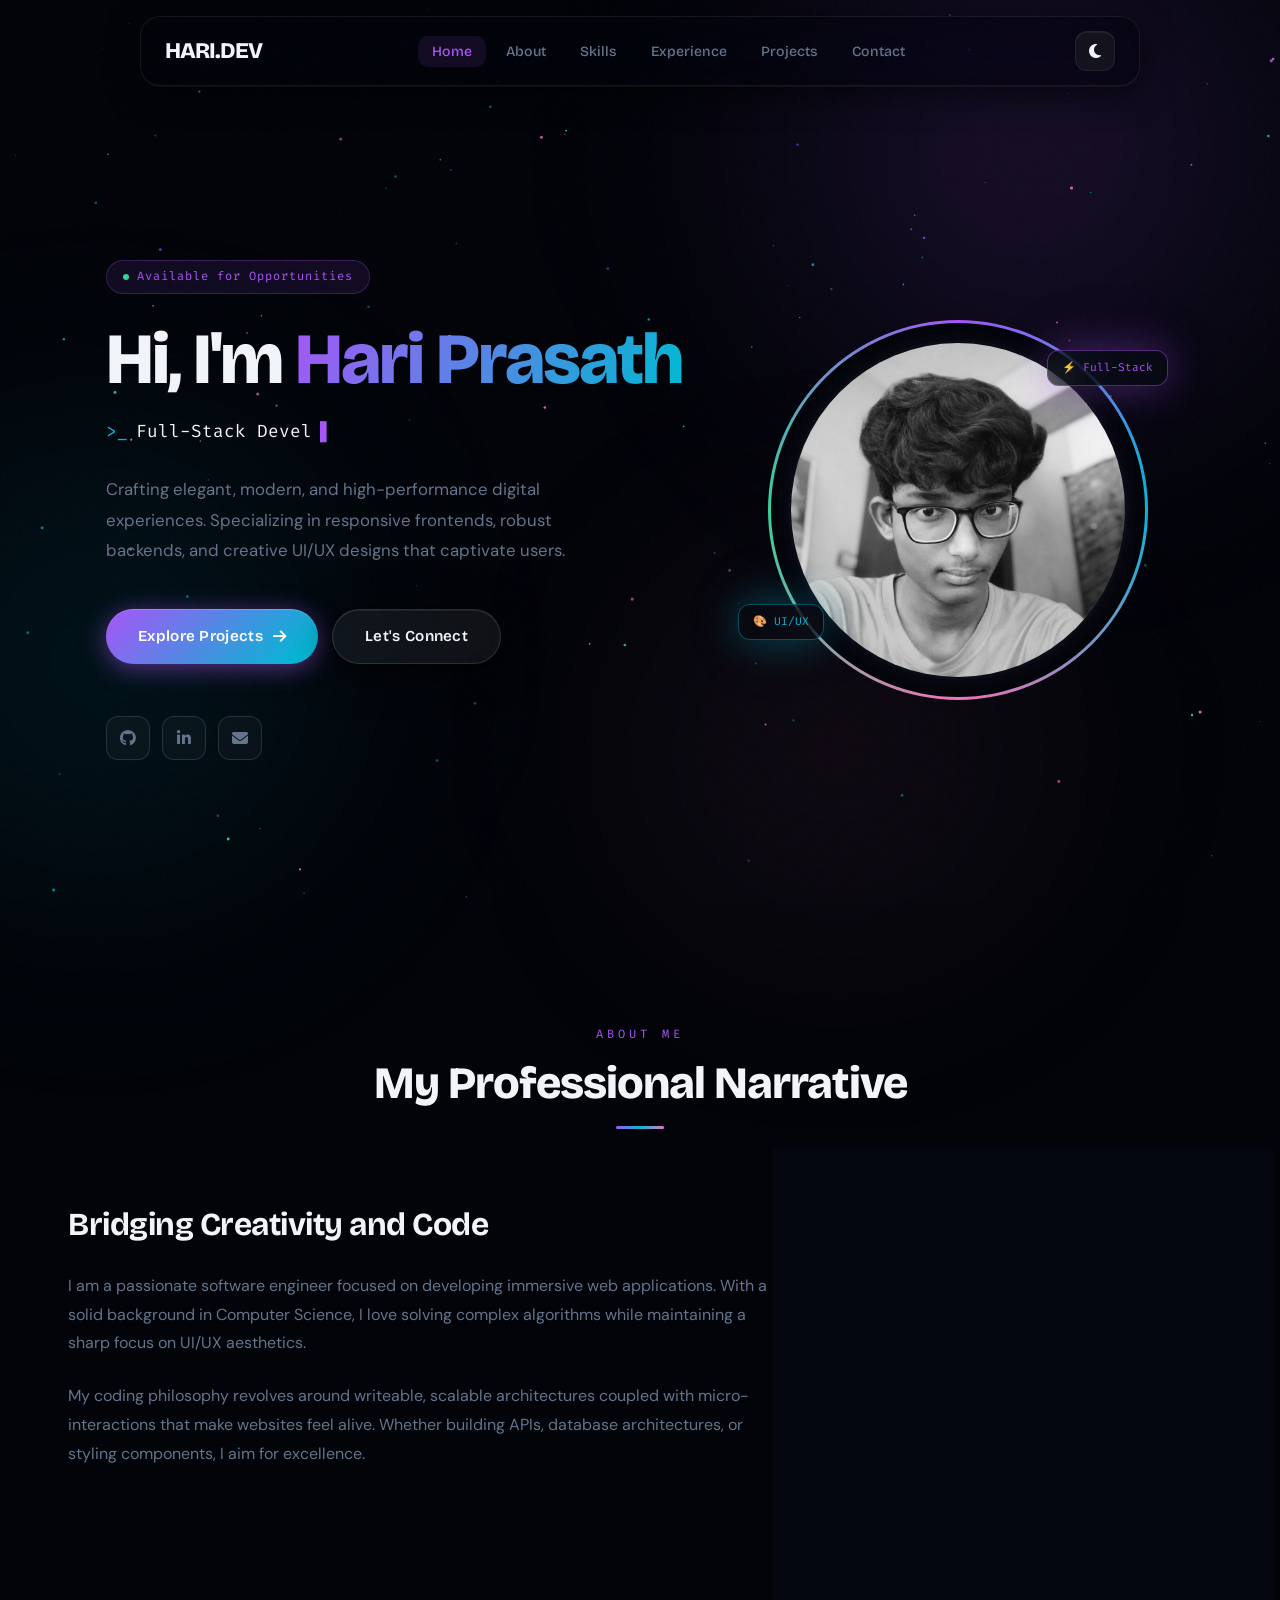
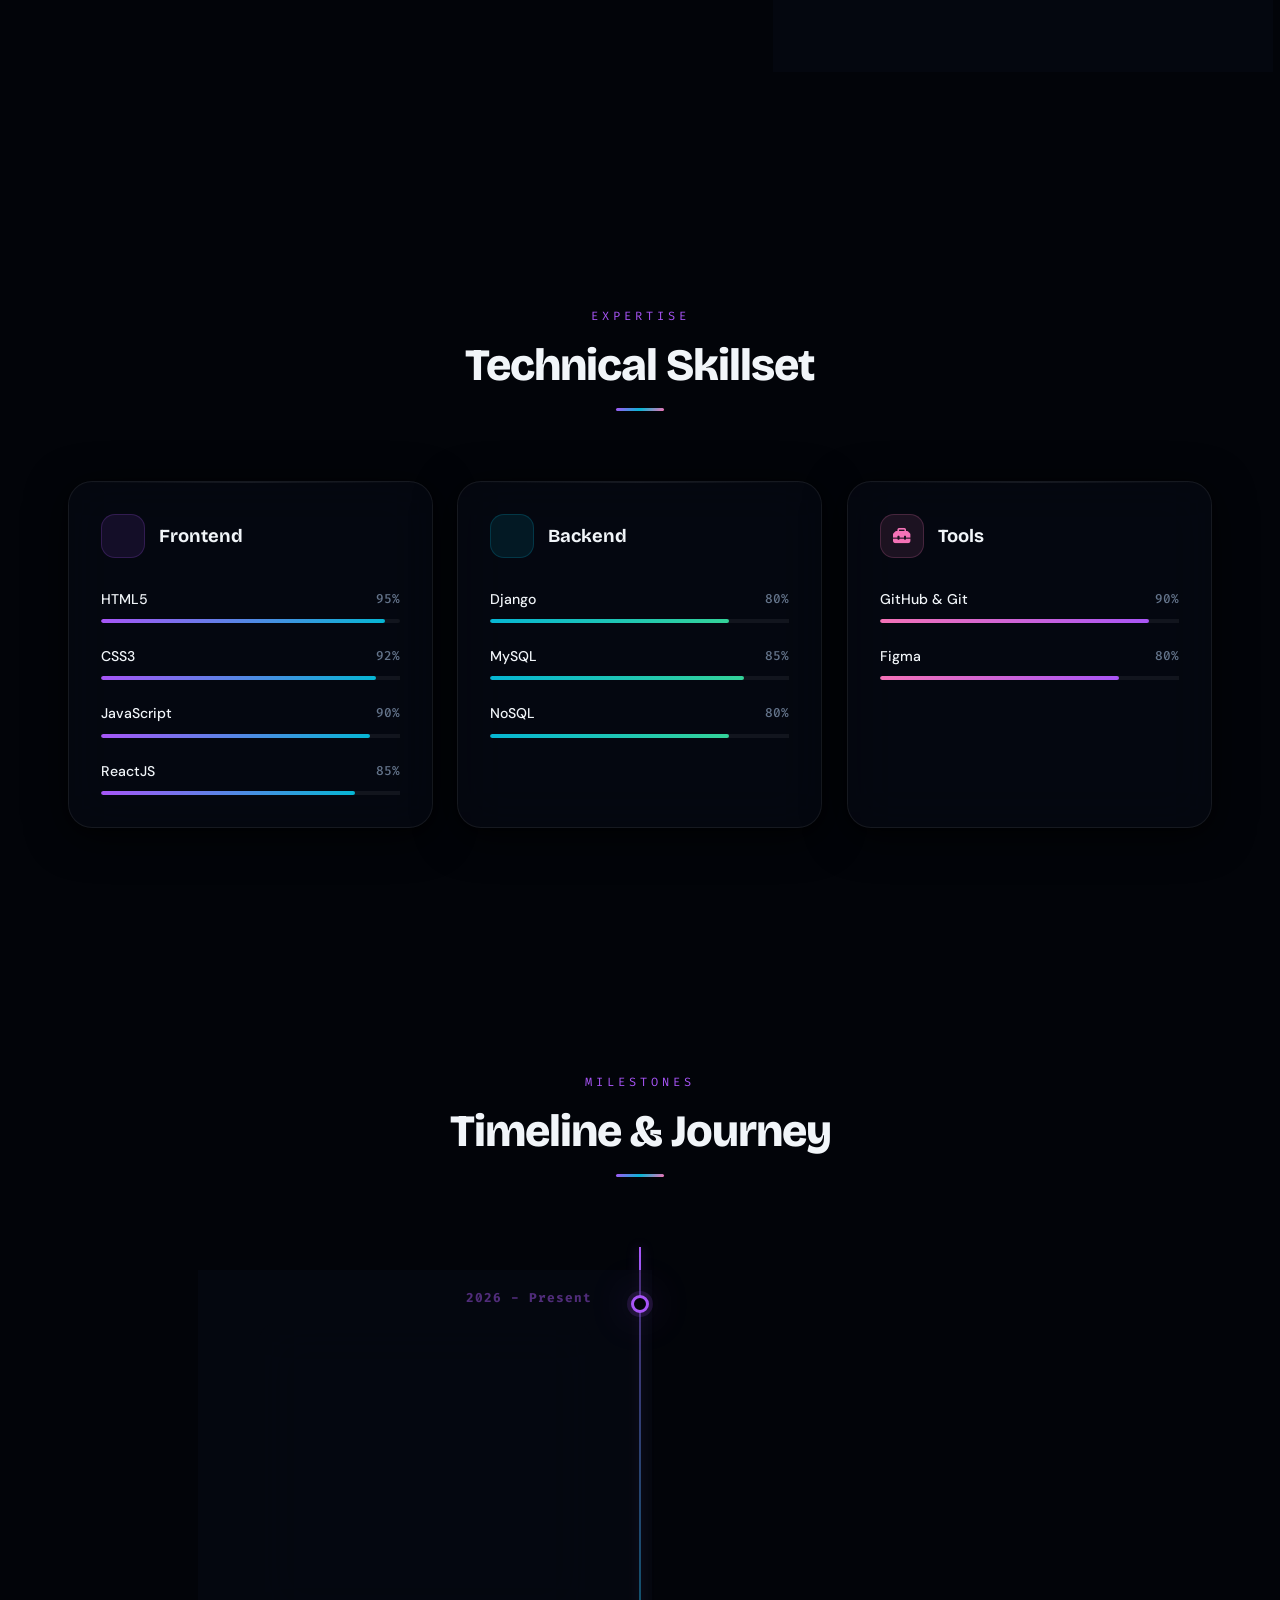
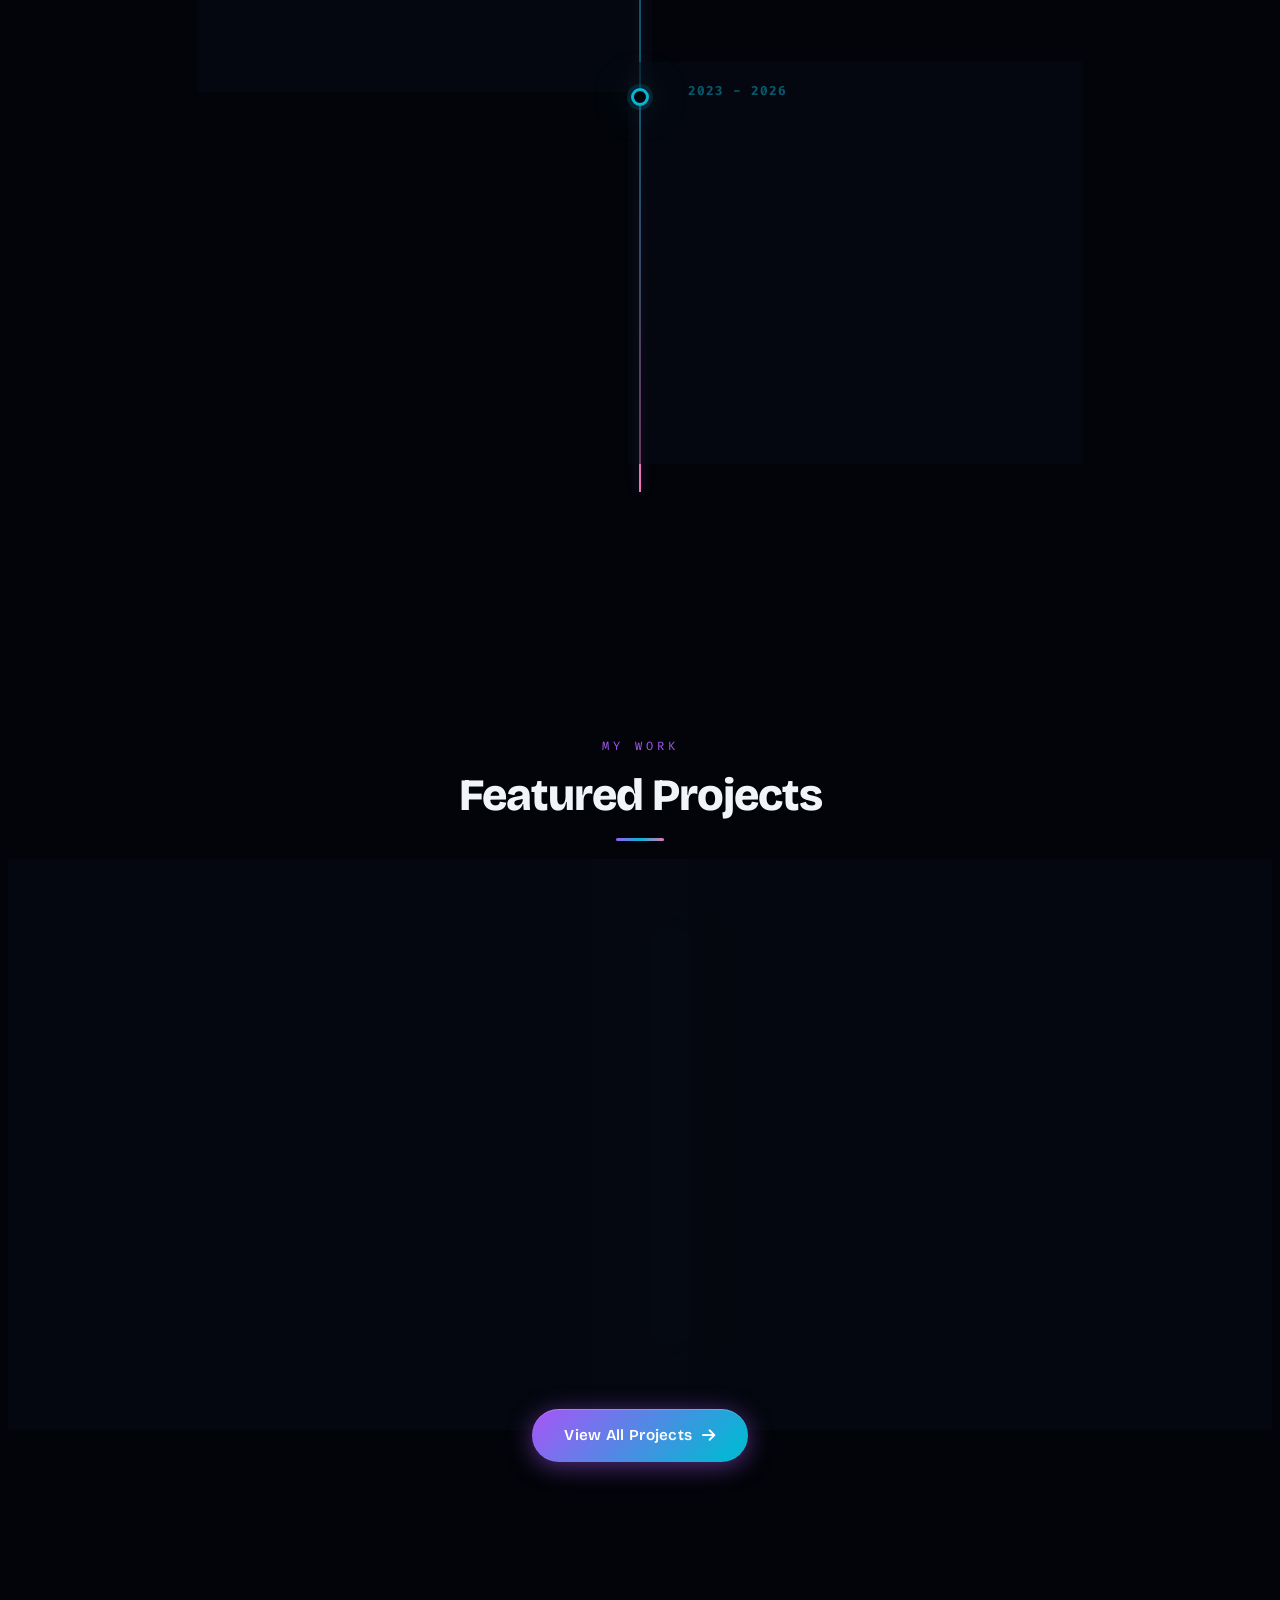
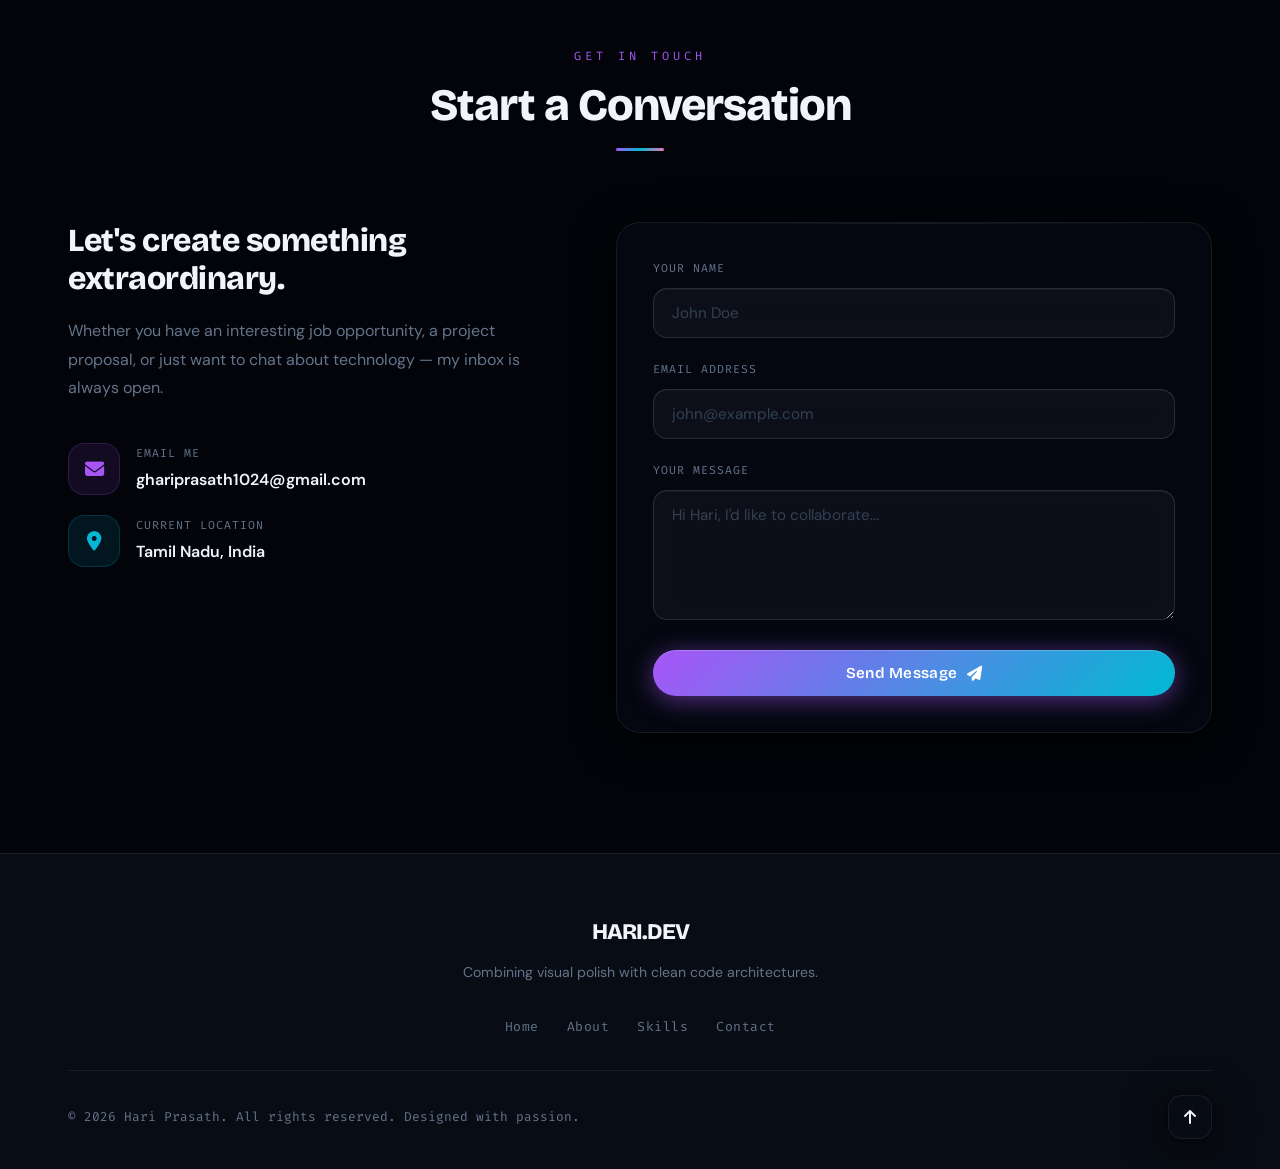
==== index.html @ d296cc84 "first commit" ====
<!DOCTYPE html>
<html lang="en" data-theme="dark">
<head>
  <meta charset="UTF-8">
  <meta name="viewport" content="width=device-width, initial-scale=1.0">
  <meta name="description" content="Hari Prasath - Creative Full-Stack Developer & UI/UX Designer. Explore my projects, skills, and professional journey.">
  <meta name="keywords" content="Hari Prasath, Portfolio, Full-Stack Developer, Web Developer, React, Node.js, HTML, CSS, JavaScript">
  <meta name="author" content="Hari Prasath">
  
  <!-- Open Graph / Facebook -->
  <meta property="og:type" content="website">
  <meta property="og:url" content="https://ghariprasath.netlify.app/">
  <meta property="og:title" content="Hari Prasath | Creative Full-Stack Developer">
  <meta property="og:description" content="Explore the portfolio of Hari Prasath, showcasing responsive web design, interactive apps, and full-stack solutions.">
  <meta property="og:image" content="./assets/project_dashboard.png">

  <title>Hari Prasath | Creative Full-Stack Developer</title>

  <!-- Google Fonts -->
  <link rel="preconnect" href="https://fonts.googleapis.com">
  <link rel="preconnect" href="https://fonts.gstatic.com" crossorigin>
  <link href="https://fonts.googleapis.com/css2?family=Bricolage+Grotesque:opsz,wght@12..96,400;12..96,500;12..96,600;12..96,700;12..96,800&family=DM+Sans:ital,opsz,wght@0,9..40,300;0,9..40,400;0,9..40,500;0,9..40,600;1,9..40,300&family=Fira+Code:wght@400;500;600&display=swap" rel="stylesheet">

  <!-- FontAwesome Icons -->
  <link rel="stylesheet" href="https://cdnjs.cloudflare.com/ajax/libs/font-awesome/6.4.0/css/all.min.css">

  <!-- Custom Styles -->
  <link rel="stylesheet" href="style.css">
</head>
<body>



  <!-- Particle Canvas -->
  <canvas id="particle-canvas"></canvas>

  <!-- Background Decorative Blobs -->
  <div class="bg-blob blob-1"></div>
  <div class="bg-blob blob-2"></div>
  <div class="bg-blob blob-3"></div>

  <!-- Header & Navigation -->
  <header class="header" id="main-header">
    <div class="nav-container">
      <a href="#hero" class="logo" id="nav-logo">
        <span class="gradient-text">HARI</span>.DEV
      </a>

      <!-- Desktop Nav Links -->
      <nav class="nav-menu" id="nav-menu">
        <ul class="nav-list">
          <li class="nav-item"><a href="#hero" class="nav-link active" id="link-hero">Home</a></li>
          <li class="nav-item"><a href="#about" class="nav-link" id="link-about">About</a></li>
          <li class="nav-item"><a href="#skills" class="nav-link" id="link-skills">Skills</a></li>
          <li class="nav-item"><a href="#experience" class="nav-link" id="link-experience">Experience</a></li>
          <li class="nav-item"><a href="projects.html" class="nav-link" id="link-projects">Projects</a></li>
          <li class="nav-item"><a href="#contact" class="nav-link" id="link-contact">Contact</a></li>
        </ul>
      </nav>

      <!-- Utility Actions -->
      <div class="nav-actions">
        <button class="theme-toggle" id="theme-toggle-btn" aria-label="Toggle Dark/Light Mode">
          <i class="fa-solid fa-moon" id="theme-icon"></i>
        </button>
        <button class="mobile-menu-toggle" id="mobile-toggle-btn" aria-label="Open Mobile Menu">
          <i class="fa-solid fa-bars-staggered"></i>
        </button>
      </div>
    </div>
  </header>

  <!-- Main Content Wrap -->
  <main>
    
    <!-- Hero Section -->
    <section class="hero-section" id="hero">
      <div class="container hero-container">
        <div class="hero-content">

          <div class="hero-badge">
            <span class="badge-dot"></span>
            Available for Opportunities
          </div>

          <h1 class="hero-title" id="hero-main-title">
            Hi, I'm <span class="g-text">Hari Prasath</span>
          </h1>

          <div class="hero-typing-wrap">
            <span class="prefix">&gt;_</span>
            <span class="typing-text" id="typing-text"></span><span class="typing-cursor">▋</span>
          </div>

          <p class="hero-description">
            Crafting elegant, modern, and high-performance digital experiences. Specializing in responsive frontends, robust backends, and creative UI/UX designs that captivate users.
          </p>

          <div class="hero-actions">
            <a href="projects.html" class="btn btn-primary" id="hero-cta-work">
              Explore Projects <i class="fa-solid fa-arrow-right"></i>
            </a>
            <a href="#contact" class="btn btn-secondary" id="hero-cta-contact">
              Let's Connect
            </a>
          </div>

          <div class="hero-socials">
            <a href="https://github.com/ghariprasath1024" target="_blank" rel="noopener noreferrer" class="social-icon" id="hero-social-github" title="GitHub">
              <i class="fa-brands fa-github"></i>
            </a>
            <a href="https://www.linkedin.com/in/hari-prasath-g-a073b6292/" target="_blank" rel="noopener noreferrer" class="social-icon" id="hero-social-linkedin" title="LinkedIn">
              <i class="fa-brands fa-linkedin-in"></i>
            </a>
            <a href="mailto:ghariprasath1024@gmail.com" class="social-icon" id="hero-social-email" title="Email Me">
              <i class="fa-solid fa-envelope"></i>
            </a>
          </div>
        </div>

        <div class="hero-visual">
          <div class="avatar-wrapper">
            <div class="avatar-ring"></div>
            <div class="avatar-glowing-back"></div>
            <img src="./assets/avatar.jpg" alt="Hari Prasath Avatar" class="avatar-image" id="hero-avatar-img">
            <div class="orbit-chip orbit-chip-1">⚡ Full-Stack</div>
            <div class="orbit-chip orbit-chip-2">🎨 UI/UX</div>
          </div>
        </div>
      </div>
    </section>

    <!-- About Section -->
    <section class="about-section section-padding" id="about">
      <div class="container">
        <div class="section-header fade-up">
          <span class="section-tag">About Me</span>
          <h2 class="section-title">My Professional Narrative</h2>
          <div class="section-divider"></div>
        </div>

        <div class="about-grid">
          <div class="about-info fade-up">
            <h3>Bridging Creativity and Code</h3>
            <p>
              I am a passionate software engineer focused on developing immersive web applications. With a solid background in Computer Science, I love solving complex algorithms while maintaining a sharp focus on UI/UX aesthetics.
            </p>
            <p>
              My coding philosophy revolves around writeable, scalable architectures coupled with micro-interactions that make websites feel alive. Whether building APIs, database architectures, or styling components, I aim for excellence.
            </p>

            <div class="stats-grid">
              <div class="stat-card tilt-card" id="stat-experience">
                <span class="stat-number">2+</span>
                <span class="stat-label">Years of Tech Journey</span>
              </div>
              <div class="stat-card tilt-card" id="stat-projects">
                <span class="stat-number">15+</span>
                <span class="stat-label">Projects Completed</span>
              </div>
              <div class="stat-card tilt-card" id="stat-clients">
                <span class="stat-number">100%</span>
                <span class="stat-label">Client Satisfaction</span>
              </div>
            </div>
          </div>

          <div class="about-skills-intro fade-up delay-200">
            <div class="glass-card info-card tilt-card">
              <h4>Quick Details</h4>
              <ul class="quick-details-list">
                <li><strong><i class="fa-solid fa-location-dot"></i> Location:</strong> India</li>
                <li><strong><i class="fa-solid fa-briefcase"></i> Availability:</strong> Open to Opportunities / Freelance</li>
                <li><strong><i class="fa-solid fa-user-graduate"></i> Degree:</strong> B.Sc. Computer Science and Applications</li>
                <li><strong><i class="fa-solid fa-language"></i> Languages:</strong> English, Tamil</li>
              </ul>
              <a href="#contact" class="btn btn-primary btn-full-width" id="about-cta-hire">
                Hire Me Today <i class="fa-solid fa-paper-plane"></i>
              </a>
            </div>
          </div>
        </div>
      </div>
    </section>

    <!-- Skills Section -->
    <section class="skills-section section-padding" id="skills">
      <div class="container">
        <div class="section-header fade-up">
          <span class="section-tag">Expertise</span>
          <h2 class="section-title">Technical Skillset</h2>
          <div class="section-divider"></div>
        </div>

        <div class="skills-grid">
          <!-- Frontend Development -->
          <div class="skills-category-card glass-card tilt-card fade-up" id="skills-cat-frontend">
            <div class="category-header">
              <i class="fa-solid fa-code category-icon"></i>
              <h3>Frontend</h3>
            </div>
            <div class="skills-list">
              <div class="skill-item">
                <div class="skill-info">
                  <span>HTML5</span>
                  <span>95%</span>
                </div>
                <div class="skill-bar"><div class="skill-progress" style="width: 95%"></div></div>
              </div>
              <div class="skill-item">
                <div class="skill-info">
                  <span>CSS3</span>
                  <span>92%</span>
                </div>
                <div class="skill-bar"><div class="skill-progress" style="width: 92%"></div></div>
              </div>
              <div class="skill-item">
                <div class="skill-info">
                  <span>JavaScript</span>
                  <span>90%</span>
                </div>
                <div class="skill-bar"><div class="skill-progress" style="width: 90%"></div></div>
              </div>
              <div class="skill-item">
                <div class="skill-info">
                  <span>ReactJS</span>
                  <span>85%</span>
                </div>
                <div class="skill-bar"><div class="skill-progress" style="width: 85%"></div></div>
              </div>
            </div>
          </div>

          <!-- Backend & Database -->
          <div class="skills-category-card glass-card tilt-card fade-up delay-100" id="skills-cat-backend">
            <div class="category-header">
              <i class="fa-solid fa-server category-icon"></i>
              <h3>Backend</h3>
            </div>
            <div class="skills-list">
              <div class="skill-item">
                <div class="skill-info">
                  <span>Django</span>
                  <span>80%</span>
                </div>
                <div class="skill-bar"><div class="skill-progress" style="width: 80%"></div></div>
              </div>
              <div class="skill-item">
                <div class="skill-info">
                  <span>MySQL</span>
                  <span>85%</span>
                </div>
                <div class="skill-bar"><div class="skill-progress" style="width: 85%"></div></div>
              </div>
              <div class="skill-item">
                <div class="skill-info">
                  <span>NoSQL</span>
                  <span>80%</span>
                </div>
                <div class="skill-bar"><div class="skill-progress" style="width: 80%"></div></div>
              </div>
            </div>
          </div>

          <!-- Dev Tools & Practices -->
          <div class="skills-category-card glass-card tilt-card fade-up delay-200" id="skills-cat-tools">
            <div class="category-header">
              <i class="fa-solid fa-toolbox category-icon"></i>
              <h3>Tools</h3>
            </div>
            <div class="skills-list">
              <div class="skill-item">
                <div class="skill-info">
                  <span>GitHub & Git</span>
                  <span>90%</span>
                </div>
                <div class="skill-bar"><div class="skill-progress" style="width: 90%"></div></div>
              </div>
              <div class="skill-item">
                <div class="skill-info">
                  <span>Figma</span>
                  <span>80%</span>
                </div>
                <div class="skill-bar"><div class="skill-progress" style="width: 80%"></div></div>
              </div>
            </div>
          </div>
        </div>
      </div>
    </section>

    <!-- Experience Section (Timeline) -->
    <section class="experience-section section-padding" id="experience">
      <div class="container">
        <div class="section-header fade-up">
          <span class="section-tag">Milestones</span>
          <h2 class="section-title">Timeline & Journey</h2>
          <div class="section-divider"></div>
        </div>

        <div class="timeline">
          <!-- Timeline Item 1 -->
          <div class="timeline-item left animate-timeline" id="exp-kec">
            <div class="timeline-dot"></div>
            <div class="timeline-date">2026 - Present</div>
            <div class="timeline-content glass-card">
              <h3>Higher Education / Ongoing Journey</h3>
              <span class="timeline-company">KEC College (Kongu Engineering College)</span>
              <p>Continuing my academic and engineering journey. Actively expanding knowledge in advanced software patterns, modern engineering methodologies, and full-stack development. (To be continued...)</p>
            </div>
          </div>

          <!-- Timeline Item 2 -->
          <div class="timeline-item right animate-timeline" id="exp-kongu-arts">
            <div class="timeline-dot"></div>
            <div class="timeline-date">2023 - 2026</div>
            <div class="timeline-content glass-card">
              <h3>B.Sc. Computer Science and Applications</h3>
              <span class="timeline-company">Kongu Arts and Science College</span>
              <p>Acquired strong foundations in software systems. Deeply focused on programming fundamentals and modern web technologies, learning Java, Python, HTML, CSS, JavaScript, and ReactJS.</p>
            </div>
          </div>
        </div>
      </div>
    </section>

    <!-- Featured Projects Section -->
    <section class="featured-projects-section section-padding" id="projects" style="padding-bottom: 60px;">
      <div class="container">
        <div class="section-header fade-up">
          <span class="section-tag">My Work</span>
          <h2 class="section-title">Featured Projects</h2>
          <div class="section-divider"></div>
        </div>

        <div class="projects-grid fade-up">

          <!-- Card: InternTrack Portal -->
          <div class="project-card glass-card tilt-card" data-category="fullstack" id="project-interntrack-home">
            <div class="project-image-wrapper">
              <img src="./assets/1784084636552_cropped.jpg" alt="InternTrack Internship Portal" class="project-image">
              <div class="project-overlay">
                <div class="overlay-links">
                  <a href="https://github.com/ghariprasath1024" target="_blank" rel="noopener noreferrer" class="project-icon-link" title="Source Code"><i class="fa-brands fa-github"></i></a>
                  <a href="projects.html" class="project-icon-link" title="View All Projects"><i class="fa-solid fa-arrow-up-right-from-square"></i></a>
                </div>
              </div>
            </div>
            <div class="project-info">
              <span class="project-category">Full-Stack / Python</span>
              <h3>InternTrack Portal</h3>
              <p>A comprehensive internship tracking system for students & companies — manage applications, reports, and pipelines in one place.</p>
              <div class="project-tags">
                <span>Django</span>
                <span>Python</span>
                <span>HTML5/CSS3</span>
                <span>MySQL</span>
              </div>
            </div>
          </div>

          <!-- Card: FinAI — AI Finance Management System -->
          <div class="project-card glass-card tilt-card" data-category="ai" id="project-finai-home">
            <div class="project-image-wrapper">
              <img src="./assets/finai_dashboard.png" alt="FinAI - Intelligent Finance Manager" class="project-image">
              <div class="project-overlay">
                <div class="overlay-links">
                  <a href="https://github.com/ghariprasath1024" target="_blank" rel="noopener noreferrer" class="project-icon-link" title="Source Code"><i class="fa-brands fa-github"></i></a>
                  <a href="projects.html" class="project-icon-link" title="View All Projects"><i class="fa-solid fa-arrow-up-right-from-square"></i></a>
                </div>
              </div>
            </div>
            <div class="project-info">
              <span class="project-category">AI / Finance / Full-Stack</span>
              <h3>FinAI — Intelligent Finance Manager</h3>
              <p>AI-powered finance management with budget tracking, real-time spending charts, category analytics, and a smart AI advisor for financial decisions.</p>
              <div class="project-tags">
                <span>React.js</span>
                <span>AI Advisor</span>
                <span>Chart.js</span>
                <span>Node.js</span>
                <span>MySQL</span>
              </div>
            </div>
          </div>

        </div>

        <!-- View All CTA -->
        <div style="text-align:center; margin-top: 48px;" class="fade-up delay-200">
          <a href="projects.html" class="btn btn-primary">
            View All Projects <i class="fa-solid fa-arrow-right"></i>
          </a>
        </div>

      </div>
    </section>

    <!-- Contact Section -->
    <section class="contact-section section-padding" id="contact">
      <div class="container">
        <div class="section-header fade-up">
          <span class="section-tag">Get In Touch</span>
          <h2 class="section-title">Start a Conversation</h2>
          <div class="section-divider"></div>
        </div>

        <div class="contact-grid">
          <!-- Contact Info -->
          <div class="contact-info-wrap fade-up">
            <h3>Let's create something extraordinary.</h3>
            <p>Whether you have an interesting job opportunity, a project proposal, or just want to chat about technology — my inbox is always open.</p>
            
            <div class="contact-details">
              <div class="contact-detail-item">
                <div class="detail-icon"><i class="fa-solid fa-envelope"></i></div>
                <div class="detail-text">
                  <span>Email Me</span>
                  <a href="mailto:ghariprasath1024@gmail.com">ghariprasath1024@gmail.com</a>
                </div>
              </div>
              
              <div class="contact-detail-item">
                <div class="detail-icon"><i class="fa-solid fa-location-dot"></i></div>
                <div class="detail-text">
                  <span>Current Location</span>
                  <p>Tamil Nadu, India</p>
                </div>
              </div>


            </div>
          </div>

          <!-- Contact Form Card -->
          <div class="contact-form-wrap glass-card tilt-card fade-up delay-100">
            <form id="contact-form" novalidate>
              <div class="form-group">
                <label for="form-name">Your Name</label>
                <input type="text" id="form-name" name="name" placeholder="John Doe" required>
                <span class="error-msg" id="name-error">Name is required</span>
              </div>
              <div class="form-group">
                <label for="form-email">Email Address</label>
                <input type="email" id="form-email" name="email" placeholder="john@example.com" required>
                <span class="error-msg" id="email-error">Please enter a valid email address</span>
              </div>
              <div class="form-group">
                <label for="form-message">Your Message</label>
                <textarea id="form-message" name="message" rows="5" placeholder="Hi Hari, I'd like to collaborate..." required></textarea>
                <span class="error-msg" id="message-error">Message cannot be empty</span>
              </div>
              
              <!-- Form Success Popover (Hidden by default) -->
              <div class="form-status-alert success" id="form-success-msg">
                <i class="fa-solid fa-circle-check"></i> Message sent successfully! I will reach out soon.
              </div>

              <button type="submit" class="btn btn-primary btn-full-width" id="form-submit-btn">
                Send Message <i class="fa-solid fa-paper-plane"></i>
              </button>
            </form>
          </div>
        </div>
      </div>
    </section>

  </main>

  <!-- Footer -->
  <footer class="footer">
    <div class="container footer-container">
      <div class="footer-brand">
        <a href="#hero" class="logo"><span class="gradient-text">HARI</span>.DEV</a>
        <p>Combining visual polish with clean code architectures.</p>
      </div>
      <div class="footer-links">
        <a href="#hero">Home</a>
        <a href="#about">About</a>
        <a href="#skills">Skills</a>
        <a href="#contact">Contact</a>
      </div>
      <div class="footer-bottom">
        <p>&copy; 2026 Hari Prasath. All rights reserved. Designed with passion.</p>
        <button class="back-to-top" id="back-to-top-btn" aria-label="Back to Top" title="Back to Top">
          <i class="fa-solid fa-arrow-up"></i>
        </button>
      </div>
    </div>
  </footer>

  <!-- Custom Scripts -->
  <script src="script.js"></script>
</body>
</html>
---- style.css ----
/* ==========================================================================
   ANTIGRAVITY STYLE — PREMIUM PORTFOLIO DESIGN
   Deep Space • Aurora Gradients • Cinematic Glass • Neon Glow
   ========================================================================== */

@import url('https://fonts.googleapis.com/css2?family=Syne:wght@400;500;600;700;800&family=Inter:wght@300;400;500;600&family=Space+Mono:wght@400;700&display=swap');

/* ── DESIGN TOKENS ─────────────────────────────────────────────────────── */
:root {
  --font-display: 'Bricolage Grotesque', sans-serif;
  --font-body:    'DM Sans', sans-serif;
  --font-mono:    'Fira Code', monospace;

  /* Aurora palette */
  --col-a: #a855f7;   /* violet */
  --col-b: #06b6d4;   /* cyan   */
  --col-c: #f472b6;   /* pink   */
  --col-d: #34d399;   /* mint   */

  --aurora: linear-gradient(135deg, var(--col-a) 0%, var(--col-b) 50%, var(--col-c) 100%);
  --aurora-2: linear-gradient(135deg, var(--col-b) 0%, var(--col-d) 100%);
  --aurora-text: linear-gradient(120deg, var(--col-a), var(--col-b), var(--col-c));

  /* Dark surface */
  --bg:        #020409;
  --bg-2:      #080c14;
  --bg-3:      #0d1220;
  --surface:   rgba(255,255,255,0.03);
  --surface-2: rgba(255,255,255,0.06);

  /* Borders */
  --border:       rgba(255,255,255,0.07);
  --border-glow:  rgba(168,85,247,0.45);
  --border-shine: rgba(255,255,255,0.12);

  /* Text */
  --text:   #f1f5f9;
  --muted:  #64748b;
  --subtle: #334155;

  /* Glow shadows */
  --glow-a: 0 0 40px rgba(168,85,247,0.35), 0 0 80px rgba(168,85,247,0.1);
  --glow-b: 0 0 40px rgba(6,182,212,0.35), 0 0 80px rgba(6,182,212,0.1);
  --glow-c: 0 0 40px rgba(244,114,182,0.35), 0 0 80px rgba(244,114,182,0.1);
  --shadow: 0 8px 40px rgba(0,0,0,0.7), 0 2px 8px rgba(0,0,0,0.4);

  /* Glass */
  --glass-bg:   rgba(8,12,20,0.55);
  --glass-blur: blur(24px) saturate(180%);
  --glass-edge: rgba(255,255,255,0.07);
  --glass-top:  linear-gradient(90deg, transparent 0%, rgba(255,255,255,0.08) 50%, transparent 100%);

  /* Motion */
  --ease:  cubic-bezier(0.16, 1, 0.3, 1);
  --ease2: cubic-bezier(0.4, 0, 0.2, 1);

  --container: 1200px;
  --section-py: 120px;
}

[data-theme="light"] {
  --bg:        #f8faff;
  --bg-2:      #f0f4ff;
  --bg-3:      #e8eeff;
  --surface:   rgba(15,23,42,0.03);
  --surface-2: rgba(15,23,42,0.06);
  --border:       rgba(15,23,42,0.08);
  --border-glow:  rgba(124,58,237,0.4);
  --border-shine: rgba(255,255,255,0.8);
  --text:   #0f172a;
  --muted:  #475569;
  --subtle: #cbd5e1;
  --glass-bg:   rgba(255,255,255,0.7);
  --glass-edge: rgba(15,23,42,0.07);
  --glass-top:  linear-gradient(90deg, transparent 0%, rgba(255,255,255,0.6) 50%, transparent 100%);
  --shadow: 0 8px 40px rgba(148,163,184,0.25), 0 2px 8px rgba(148,163,184,0.15);
  --col-a: #7c3aed;
  --col-b: #0891b2;
  --col-c: #db2777;
  --col-d: #059669;
}

/* ── RESET ─────────────────────────────────────────────────────────────── */
*,*::before,*::after { box-sizing:border-box; margin:0; padding:0; }

html { scroll-behavior:smooth; font-size:16px; }

body {
  font-family: var(--font-body);
  background: var(--bg);
  color: var(--text);
  overflow-x: hidden;
  line-height: 1.65;
  transition: background 0.5s var(--ease2), color 0.5s var(--ease2);
}

ul { list-style:none; }
a  { text-decoration:none; color:inherit; }
img { max-width:100%; height:auto; display:block; }

/* Scrollbar */
::-webkit-scrollbar { width:6px; }
::-webkit-scrollbar-track { background:var(--bg-2); }
::-webkit-scrollbar-thumb {
  background: var(--aurora);
  border-radius:3px;
}

/* ── UTILITY ───────────────────────────────────────────────────────────── */
.container {
  max-width: var(--container);
  margin: 0 auto;
  padding: 0 28px;
  position: relative;
  z-index: 1;
}

.section-padding { padding: var(--section-py) 0; }

/* Gradient text */
.g-text {
  background: var(--aurora-text);
  -webkit-background-clip: text;
  -webkit-text-fill-color: transparent;
  background-clip: text;
  background-size: 200%;
  animation: aurora-shift 4s linear infinite;
}

@keyframes aurora-shift {
  0%   { background-position: 0% 50%;   }
  50%  { background-position: 100% 50%; }
  100% { background-position: 0% 50%;   }
}

/* Noise texture overlay */
body::before {
  content: '';
  position: fixed;
  inset: 0;
  background-image: url("data:image/svg+xml,%3Csvg viewBox='0 0 256 256' xmlns='http://www.w3.org/2000/svg'%3E%3Cfilter id='n'%3E%3CfeTurbulence type='fractalNoise' baseFrequency='0.9' numOctaves='4' stitchTiles='stitch'/%3E%3C/filter%3E%3Crect width='100%25' height='100%25' filter='url(%23n)' opacity='0.03'/%3E%3C/svg%3E");
  pointer-events: none;
  z-index: 9999;
  opacity: 0.4;
}

/* ── GLASS CARD ────────────────────────────────────────────────────────── */
.glass-card {
  background: var(--glass-bg);
  backdrop-filter: var(--glass-blur);
  -webkit-backdrop-filter: var(--glass-blur);
  border: 1px solid var(--glass-edge);
  border-radius: 24px;
  box-shadow: var(--shadow);
  position: relative;
  overflow: hidden;
  transition: all 0.5s var(--ease);
}

/* Top shine */
.glass-card::before {
  content: '';
  position: absolute;
  top: 0; left: 0; right: 0;
  height: 1px;
  background: var(--glass-top);
  pointer-events: none;
  z-index: 2;
}

/* Inner glow on hover */
.glass-card::after {
  content: '';
  position: absolute;
  inset: 0;
  border-radius: inherit;
  background: radial-gradient(600px circle at var(--mouse-x,50%) var(--mouse-y,50%), rgba(168,85,247,0.06), transparent 40%);
  opacity: 0;
  transition: opacity 0.4s;
  pointer-events: none;
  z-index: 1;
}

.glass-card:hover::after { opacity: 1; }

.glass-card:hover {
  border-color: var(--border-glow);
  transform: translateY(-6px);
  box-shadow: var(--shadow), var(--glow-a);
}

/* ── BACKGROUND LAYERS ─────────────────────────────────────────────────── */
#particle-canvas {
  position: fixed;
  inset: 0;
  z-index: 0;
  pointer-events: none;
}

.bg-blob {
  position: fixed;
  border-radius: 50%;
  filter: blur(120px);
  z-index: 0;
  pointer-events: none;
  animation: blob-drift 25s infinite alternate var(--ease);
}

.blob-1 {
  width: 700px; height: 700px;
  background: radial-gradient(circle, rgba(168,85,247,0.2) 0%, transparent 70%);
  top: -200px; right: -100px;
  animation-duration: 20s;
}

.blob-2 {
  width: 600px; height: 600px;
  background: radial-gradient(circle, rgba(6,182,212,0.15) 0%, transparent 70%);
  top: 40%; left: -200px;
  animation-duration: 28s;
  animation-delay: -8s;
}

.blob-3 {
  width: 500px; height: 500px;
  background: radial-gradient(circle, rgba(244,114,182,0.12) 0%, transparent 70%);
  bottom: -100px; right: 15%;
  animation-duration: 22s;
  animation-delay: -14s;
}

@keyframes blob-drift {
  0%   { transform: translate(0,0) scale(1); }
  33%  { transform: translate(80px,-60px) scale(1.15); }
  66%  { transform: translate(-40px,100px) scale(0.9); }
  100% { transform: translate(20px,-20px) scale(1.05); }
}

/* ── BUTTONS ───────────────────────────────────────────────────────────── */
.btn {
  display: inline-flex;
  align-items: center;
  gap: 10px;
  padding: 14px 32px;
  font-family: var(--font-display);
  font-size: 0.95rem;
  font-weight: 600;
  letter-spacing: 0.3px;
  border-radius: 50px;
  border: none;
  cursor: pointer;
  position: relative;
  overflow: hidden;
  transition: all 0.4s var(--ease);
}

.btn-primary {
  background: var(--aurora);
  background-size: 200%;
  color: #fff;
  box-shadow: 0 4px 24px rgba(168,85,247,0.5), inset 0 1px 0 rgba(255,255,255,0.2);
}

/* Shimmer sweep */
.btn-primary::before {
  content: '';
  position: absolute;
  top: 0; left: -100%;
  width: 60%; height: 100%;
  background: linear-gradient(90deg, transparent, rgba(255,255,255,0.25), transparent);
  transform: skewX(-20deg);
  transition: left 0.7s var(--ease);
}

.btn-primary:hover::before { left: 160%; }

.btn-primary:hover {
  background-position: 100%;
  transform: translateY(-3px);
  box-shadow: 0 8px 40px rgba(168,85,247,0.6), var(--glow-a);
}

.btn-secondary {
  background: var(--surface-2);
  backdrop-filter: blur(12px);
  -webkit-backdrop-filter: blur(12px);
  color: var(--text);
  border: 1px solid var(--border-shine);
  box-shadow: inset 0 1px 0 rgba(255,255,255,0.06), var(--shadow);
}

.btn-secondary:hover {
  background: var(--surface);
  border-color: var(--col-a);
  transform: translateY(-3px);
  box-shadow: var(--glow-a);
}

.btn-full-width { width: 100%; justify-content: center; }

/* ── HEADER ────────────────────────────────────────────────────────────── */
.header {
  position: fixed;
  top: 16px;
  left: 50%;
  transform: translateX(-50%);
  width: calc(100% - 48px);
  max-width: 1000px;
  z-index: 1000;
  background: rgba(2,4,9,0.6);
  backdrop-filter: blur(30px) saturate(200%);
  -webkit-backdrop-filter: blur(30px) saturate(200%);
  border: 1px solid var(--border);
  border-radius: 20px;
  box-shadow: 0 1px 0 rgba(255,255,255,0.04), 0 8px 32px rgba(0,0,0,0.6);
  transition: all 0.5s var(--ease);
}

[data-theme="light"] .header {
  background: rgba(248,250,255,0.75);
  box-shadow: 0 1px 0 rgba(255,255,255,0.9), 0 8px 32px rgba(148,163,184,0.15);
}

.header.scrolled {
  top: 10px;
  box-shadow: 0 1px 0 rgba(255,255,255,0.04), 0 16px 48px rgba(0,0,0,0.8), var(--glow-a);
  border-color: rgba(168,85,247,0.15);
}

.nav-container {
  max-width: 100%;
  padding: 14px 24px;
  display: flex;
  justify-content: space-between;
  align-items: center;
}

.logo {
  font-family: var(--font-display);
  font-size: 1.4rem;
  font-weight: 800;
  letter-spacing: -1px;
}

.nav-list {
  display: flex;
  gap: 6px;
}

.nav-link {
  font-family: var(--font-display);
  font-weight: 500;
  font-size: 0.88rem;
  color: var(--muted);
  padding: 7px 14px;
  border-radius: 10px;
  transition: all 0.3s var(--ease2);
  position: relative;
}

.nav-link:hover {
  color: var(--text);
  background: var(--surface-2);
}

.nav-link.active {
  color: var(--col-a);
  background: rgba(168,85,247,0.1);
}

.nav-actions {
  display: flex;
  align-items: center;
  gap: 10px;
}

.theme-toggle, .mobile-menu-toggle {
  background: var(--surface-2);
  backdrop-filter: blur(12px);
  border: 1px solid var(--border);
  color: var(--text);
  width: 40px; height: 40px;
  border-radius: 12px;
  display: flex;
  align-items: center;
  justify-content: center;
  font-size: 1rem;
  cursor: pointer;
  transition: all 0.3s var(--ease);
  box-shadow: inset 0 1px 0 rgba(255,255,255,0.06);
}

.theme-toggle:hover, .mobile-menu-toggle:hover {
  border-color: var(--col-a);
  color: var(--col-a);
  box-shadow: var(--glow-a);
  transform: scale(1.1);
}

.mobile-menu-toggle { display: none; }

/* ── HERO ──────────────────────────────────────────────────────────────── */
.hero-section {
  min-height: 100vh;
  display: flex;
  align-items: center;
  padding-top: 120px;
  position: relative;
}

.hero-container {
  display: grid;
  grid-template-columns: 1fr 0.75fr;
  gap: 60px;
  align-items: center;
}

.hero-content {
  display: flex;
  flex-direction: column;
  align-items: flex-start;
}

/* Pill badge */
.hero-badge {
  display: inline-flex;
  align-items: center;
  gap: 8px;
  padding: 6px 16px;
  background: rgba(168,85,247,0.1);
  border: 1px solid rgba(168,85,247,0.25);
  border-radius: 50px;
  font-family: var(--font-mono);
  font-size: 0.75rem;
  color: var(--col-a);
  margin-bottom: 28px;
  letter-spacing: 1px;
  animation: badge-pulse 3s infinite;
}

.hero-badge .badge-dot {
  width: 6px; height: 6px;
  border-radius: 50%;
  background: var(--col-d);
  animation: dot-blink 1.5s infinite;
}

@keyframes badge-pulse {
  0%,100% { box-shadow: 0 0 0 0 rgba(168,85,247,0); }
  50%      { box-shadow: 0 0 0 4px rgba(168,85,247,0.1); }
}

@keyframes dot-blink {
  0%,100% { opacity:1; }
  50%      { opacity:0.3; }
}

.hero-title {
  font-family: var(--font-display);
  font-size: 4.5rem;
  line-height: 1.05;
  font-weight: 800;
  letter-spacing: -2px;
  margin-bottom: 20px;
}

.hero-typing-wrap {
  font-family: var(--font-mono);
  font-size: 1.1rem;
  font-weight: 400;
  margin-bottom: 28px;
  color: var(--muted);
  display: flex;
  align-items: center;
  gap: 8px;
}

.hero-typing-wrap .prefix {
  color: var(--col-b);
}

.typing-text {
  color: var(--text);
}

.typing-cursor {
  color: var(--col-a);
  animation: cursor-blink 1s infinite;
  font-weight: 300;
}

@keyframes cursor-blink { 50% { opacity:0; } }

.hero-description {
  font-size: 1.05rem;
  color: var(--muted);
  margin-bottom: 44px;
  max-width: 520px;
  line-height: 1.8;
}

.hero-actions {
  display: flex;
  gap: 14px;
  margin-bottom: 52px;
}

.hero-socials {
  display: flex;
  gap: 12px;
}

.social-icon {
  width: 44px; height: 44px;
  border-radius: 12px;
  background: var(--surface);
  border: 1px solid var(--border-shine);
  display: flex;
  align-items: center;
  justify-content: center;
  font-size: 1rem;
  color: var(--muted);
  transition: all 0.3s var(--ease);
  backdrop-filter: blur(10px);
}

.social-icon:hover {
  background: var(--aurora);
  color: #fff;
  border-color: transparent;
  transform: translateY(-4px) scale(1.1);
  box-shadow: var(--glow-a);
}

/* Hero Visual */
.hero-visual {
  display: flex;
  justify-content: center;
  align-items: center;
}

.avatar-wrapper {
  position: relative;
  width: 340px;
  height: 340px;
}

/* Outer aurora ring */
.avatar-ring {
  position: absolute;
  inset: -20px;
  border-radius: 50%;
  background: conic-gradient(from 0deg, var(--col-a), var(--col-b), var(--col-c), var(--col-d), var(--col-a));
  animation: ring-spin 6s linear infinite;
  padding: 3px;
}

.avatar-ring::before {
  content: '';
  position: absolute;
  inset: 3px;
  background: var(--bg);
  border-radius: 50%;
}

@keyframes ring-spin { 100% { transform: rotate(360deg); } }

/* Pulsing glow */
.avatar-glowing-back {
  position: absolute;
  inset: -30px;
  background: radial-gradient(circle, rgba(168,85,247,0.4) 0%, transparent 65%);
  border-radius: 50%;
  animation: glow-pulse 4s infinite alternate ease-in-out;
}

@keyframes glow-pulse {
  0%   { opacity:0.4; transform:scale(0.9); }
  100% { opacity:0.7; transform:scale(1.1); }
}

.avatar-image {
  position: relative;
  width: 100%;
  height: 100%;
  object-fit: cover;
  border-radius: 50%;
  border: 3px solid var(--bg-2);
  z-index: 2;
  transform: rotate(-90deg);
}

/* Floating orbital chips */
.orbit-chip {
  position: absolute;
  background: var(--glass-bg);
  backdrop-filter: blur(16px);
  border: 1px solid var(--border-glow);
  border-radius: 12px;
  padding: 8px 14px;
  font-family: var(--font-mono);
  font-size: 0.7rem;
  color: var(--col-a);
  white-space: nowrap;
  z-index: 5;
  box-shadow: var(--glow-a);
}

.orbit-chip-1 {
  top: 10px; right: -40px;
  animation: chip-float 3s infinite alternate ease-in-out;
}

.orbit-chip-2 {
  bottom: 40px; left: -50px;
  color: var(--col-b);
  border-color: rgba(6,182,212,0.4);
  box-shadow: var(--glow-b);
  animation: chip-float 4s infinite alternate-reverse ease-in-out;
}

@keyframes chip-float {
  0%   { transform: translateY(0px); }
  100% { transform: translateY(-12px); }
}

/* ── SECTION HEADERS ───────────────────────────────────────────────────── */
.section-header {
  text-align: center;
  margin-bottom: 70px;
}

.section-tag {
  font-family: var(--font-mono);
  font-size: 0.75rem;
  text-transform: uppercase;
  letter-spacing: 4px;
  color: var(--col-a);
  font-weight: 400;
  display: inline-block;
  margin-bottom: 14px;
}

.section-title {
  font-family: var(--font-display);
  font-size: 2.8rem;
  font-weight: 800;
  letter-spacing: -1px;
  line-height: 1.1;
}

.section-divider {
  width: 48px;
  height: 3px;
  background: var(--aurora);
  margin: 18px auto 0;
  border-radius: 2px;
}

/* ── ABOUT SECTION ─────────────────────────────────────────────────────── */
.about-grid {
  display: grid;
  grid-template-columns: 1.3fr 0.7fr;
  gap: 60px;
  align-items: start;
}

.about-info h3 {
  font-family: var(--font-display);
  font-size: 2rem;
  font-weight: 700;
  margin-bottom: 20px;
  letter-spacing: -0.5px;
}

.about-info p {
  color: var(--muted);
  margin-bottom: 24px;
  font-size: 1rem;
  line-height: 1.8;
}

.stats-grid {
  display: grid;
  grid-template-columns: repeat(3, 1fr);
  gap: 16px;
  margin-top: 40px;
}

.stat-card {
  background: var(--glass-bg);
  backdrop-filter: var(--glass-blur);
  -webkit-backdrop-filter: var(--glass-blur);
  border: 1px solid var(--glass-edge);
  padding: 28px 20px;
  border-radius: 20px;
  text-align: center;
  box-shadow: var(--shadow);
  position: relative;
  overflow: hidden;
  transition: all 0.4s var(--ease);
}

.stat-card::before {
  content: '';
  position: absolute;
  top: 0; left: 0; right: 0;
  height: 1px;
  background: var(--glass-top);
}

.stat-card:hover {
  transform: translateY(-6px);
  border-color: var(--border-glow);
  box-shadow: var(--shadow), var(--glow-a);
}

.stat-number {
  display: block;
  font-family: var(--font-display);
  font-size: 2.4rem;
  font-weight: 800;
  background: var(--aurora-text);
  background-size: 200%;
  -webkit-background-clip: text;
  -webkit-text-fill-color: transparent;
  background-clip: text;
  margin-bottom: 6px;
  animation: aurora-shift 4s linear infinite;
}

.stat-label {
  font-size: 0.78rem;
  color: var(--muted);
  font-weight: 500;
  font-family: var(--font-mono);
  letter-spacing: 0.5px;
}

.info-card { padding: 32px; }

.info-card h4 {
  font-family: var(--font-display);
  font-size: 1.2rem;
  font-weight: 700;
  margin-bottom: 24px;
  padding-bottom: 14px;
  border-bottom: 1px solid var(--border);
}

.quick-details-list li {
  margin-bottom: 18px;
  font-size: 0.9rem;
  display: flex;
  align-items: center;
  gap: 12px;
  color: var(--muted);
}

.quick-details-list li i {
  color: var(--col-a);
  width: 18px;
  font-size: 0.9rem;
}

.quick-details-list strong {
  font-weight: 600;
  color: var(--text);
  font-size: 0.85rem;
}

/* ── SKILLS SECTION ────────────────────────────────────────────────────── */
.skills-grid {
  display: grid;
  grid-template-columns: repeat(3, 1fr);
  gap: 24px;
}

.skills-category-card {
  padding: 32px;
  height: 100%;
}

.category-header {
  display: flex;
  align-items: center;
  gap: 14px;
  margin-bottom: 30px;
}

.category-icon {
  font-size: 1.1rem;
  color: var(--col-a);
  width: 44px; height: 44px;
  background: rgba(168,85,247,0.1);
  border: 1px solid rgba(168,85,247,0.2);
  border-radius: 14px;
  display: flex;
  align-items: center;
  justify-content: center;
}

#skills-cat-backend .category-icon {
  color: var(--col-b);
  background: rgba(6,182,212,0.1);
  border-color: rgba(6,182,212,0.2);
}

#skills-cat-tools .category-icon {
  color: var(--col-c);
  background: rgba(244,114,182,0.1);
  border-color: rgba(244,114,182,0.2);
}

.category-header h3 {
  font-family: var(--font-display);
  font-size: 1.15rem;
  font-weight: 700;
}

.skills-list {
  display: flex;
  flex-direction: column;
  gap: 22px;
}

.skill-item {
  display: flex;
  flex-direction: column;
  gap: 8px;
}

.skill-info {
  display: flex;
  justify-content: space-between;
  font-size: 0.88rem;
  font-weight: 500;
}

.skill-info span:last-child {
  font-family: var(--font-mono);
  font-size: 0.8rem;
  color: var(--muted);
}

.skill-bar {
  width: 100%;
  height: 4px;
  background: var(--surface-2);
  border-radius: 2px;
  overflow: hidden;
}

.skill-progress {
  height: 100%;
  border-radius: 2px;
  background: var(--aurora);
  background-size: 200%;
  transform: scaleX(0);
  transform-origin: left;
  animation: fill-bar 1.8s forwards var(--ease);
  animation-delay: 0.3s;
}

#skills-cat-backend .skill-progress { background: var(--aurora-2); }

#skills-cat-tools .skill-progress {
  background: linear-gradient(135deg, var(--col-c), var(--col-a));
}

@keyframes fill-bar { to { transform: scaleX(1); } }

/* ── PROJECTS SECTION ──────────────────────────────────────────────────── */
.filter-controls {
  display: flex;
  justify-content: center;
  gap: 8px;
  margin-bottom: 50px;
}

.filter-btn {
  font-family: var(--font-mono);
  font-size: 0.78rem;
  letter-spacing: 0.5px;
  padding: 9px 20px;
  border-radius: 50px;
  background: var(--surface);
  border: 1px solid var(--border);
  color: var(--muted);
  cursor: pointer;
  transition: all 0.3s var(--ease);
}

.filter-btn:hover, .filter-btn.active {
  background: var(--aurora);
  background-size: 200%;
  color: #fff;
  border-color: transparent;
  box-shadow: var(--glow-a);
  transform: translateY(-2px);
}

.projects-grid {
  display: grid;
  grid-template-columns: repeat(2, 1fr);
  gap: 24px;
}

.project-card {
  overflow: hidden;
  display: flex;
  flex-direction: column;
  height: 100%;
}

.project-image-wrapper {
  position: relative;
  height: 230px;
  overflow: hidden;
  background: var(--bg-2);
}

.project-image {
  width: 100%;
  height: 100%;
  object-fit: cover;
  transition: transform 0.6s var(--ease);
}

.project-placeholder-bg {
  width: 100%;
  height: 100%;
  display: flex;
  align-items: center;
  justify-content: center;
  transition: transform 0.6s var(--ease);
}

.gradient-1 { background: linear-gradient(135deg, #1e1b4b 0%, #312e81 50%, #4c1d95 100%); }
.gradient-2 { background: linear-gradient(135deg, #0c4a6e 0%, #075985 50%, #0e7490 100%); }
.gradient-3 { background: linear-gradient(135deg, #4a044e 0%, #701a75 50%, #86198f 100%); }

.placeholder-icon {
  font-size: 3.5rem;
  color: rgba(255,255,255,0.15);
}

.project-overlay {
  position: absolute;
  inset: 0;
  background: rgba(2,4,9,0.88);
  backdrop-filter: blur(4px);
  display: flex;
  align-items: center;
  justify-content: center;
  opacity: 0;
  transition: all 0.4s var(--ease);
  z-index: 2;
}

.overlay-links { display: flex; gap: 14px; }

.project-icon-link {
  width: 48px; height: 48px;
  border-radius: 14px;
  background: var(--glass-bg);
  border: 1px solid var(--border-shine);
  color: var(--text);
  display: flex;
  align-items: center;
  justify-content: center;
  font-size: 1.1rem;
  transform: translateY(20px);
  transition: all 0.4s var(--ease);
}

.project-icon-link:hover {
  background: var(--aurora);
  color: #fff;
  border-color: transparent;
  box-shadow: var(--glow-a);
}

.project-card:hover .project-image,
.project-card:hover .project-placeholder-bg { transform: scale(1.07); }

.project-card:hover .project-overlay { opacity: 1; }

.project-card:hover .project-icon-link { transform: translateY(0); }
.project-card:hover .project-icon-link:nth-child(2) { transition-delay: 0.08s; }

.project-info {
  padding: 26px;
  display: flex;
  flex-direction: column;
  flex-grow: 1;
}

.project-category {
  font-family: var(--font-mono);
  font-size: 0.7rem;
  letter-spacing: 2px;
  color: var(--col-a);
  font-weight: 400;
  margin-bottom: 8px;
  text-transform: uppercase;
}

.project-info h3 {
  font-family: var(--font-display);
  font-size: 1.3rem;
  font-weight: 700;
  margin-bottom: 10px;
  letter-spacing: -0.3px;
}

.project-info p {
  color: var(--muted);
  font-size: 0.9rem;
  margin-bottom: 18px;
  flex-grow: 1;
  line-height: 1.7;
}

.project-tags {
  display: flex;
  flex-wrap: wrap;
  gap: 6px;
}

.project-tags span {
  font-family: var(--font-mono);
  font-size: 0.7rem;
  padding: 4px 10px;
  border-radius: 6px;
  background: rgba(168,85,247,0.08);
  border: 1px solid rgba(168,85,247,0.15);
  color: var(--col-a);
}

.project-card.hide { display: none; }

.project-card.show {
  animation: pop-in 0.4s forwards var(--ease);
}

@keyframes pop-in {
  from { opacity:0; transform:scale(0.92) translateY(12px); }
  to   { opacity:1; transform:scale(1) translateY(0); }
}

/* ── EXPERIENCE TIMELINE ───────────────────────────────────────────────── */
.timeline {
  position: relative;
  max-width: 860px;
  margin: 0 auto;
  padding: 40px 0;
}

.timeline::before {
  content: '';
  position: absolute;
  top: 0; left: 50%;
  width: 2px; height: 100%;
  background: linear-gradient(180deg, var(--col-a) 0%, var(--col-b) 50%, var(--col-c) 100%);
  transform: translateX(-50%);
  box-shadow: 0 0 12px rgba(168,85,247,0.4);
}

.timeline-item {
  position: relative;
  width: 50%;
  padding: 0 48px 48px 48px;
  box-sizing: border-box;
}

.timeline-item.left  { left: 0; text-align: right; }
.timeline-item.right { left: 50%; text-align: left; }

.timeline-dot {
  position: absolute;
  top: 8px;
  width: 18px; height: 18px;
  border-radius: 50%;
  background: var(--bg);
  border: 3px solid var(--col-a);
  box-shadow: 0 0 0 4px rgba(168,85,247,0.15), var(--glow-a);
  z-index: 10;
}

.timeline-item.left .timeline-dot  { right: -9px; }
.timeline-item.right .timeline-dot {
  left: -9px;
  border-color: var(--col-b);
  box-shadow: 0 0 0 4px rgba(6,182,212,0.15), var(--glow-b);
}

.timeline-date {
  font-family: var(--font-mono);
  font-size: 0.8rem;
  font-weight: 700;
  color: var(--col-a);
  margin-bottom: 14px;
  letter-spacing: 1px;
}

.timeline-item.right .timeline-date { color: var(--col-b); }

.timeline-content {
  padding: 28px;
  display: inline-block;
  text-align: left;
  background: var(--glass-bg);
  backdrop-filter: var(--glass-blur);
  -webkit-backdrop-filter: var(--glass-blur);
  border: 1px solid var(--glass-edge);
  border-radius: 20px;
  box-shadow: var(--shadow);
  position: relative;
  overflow: hidden;
  transition: all 0.4s var(--ease);
}

.timeline-content::before {
  content: '';
  position: absolute;
  top: 0; left: 0; right: 0;
  height: 1px;
  background: var(--glass-top);
}

.timeline-content:hover {
  border-color: var(--border-glow);
  transform: translateY(-4px);
  box-shadow: var(--shadow), var(--glow-a);
}

.timeline-content h3 {
  font-family: var(--font-display);
  font-size: 1.15rem;
  font-weight: 700;
  margin-bottom: 6px;
  letter-spacing: -0.3px;
}

.timeline-company {
  font-family: var(--font-mono);
  font-size: 0.75rem;
  font-weight: 400;
  color: var(--col-a);
  display: block;
  margin-bottom: 14px;
  letter-spacing: 1px;
}

.timeline-item.right .timeline-company { color: var(--col-b); }

.timeline-content p {
  color: var(--muted);
  font-size: 0.9rem;
  line-height: 1.7;
}

.animate-timeline {
  opacity: 0;
  transform: translateY(40px);
  transition: opacity 0.7s var(--ease), transform 0.7s var(--ease);
}

.animate-timeline.active {
  opacity: 1;
  transform: translateY(0);
}

/* ── CONTACT SECTION ───────────────────────────────────────────────────── */
.contact-grid {
  display: grid;
  grid-template-columns: 0.9fr 1.1fr;
  gap: 60px;
  align-items: start;
}

.contact-info-wrap h3 {
  font-family: var(--font-display);
  font-size: 2rem;
  font-weight: 800;
  margin-bottom: 18px;
  letter-spacing: -0.5px;
  line-height: 1.2;
}

.contact-info-wrap > p {
  color: var(--muted);
  margin-bottom: 40px;
  font-size: 1rem;
  line-height: 1.8;
}

.contact-details {
  display: flex;
  flex-direction: column;
  gap: 20px;
}

.contact-detail-item {
  display: flex;
  gap: 16px;
  align-items: center;
}

.detail-icon {
  width: 52px; height: 52px;
  border-radius: 16px;
  background: rgba(168,85,247,0.1);
  border: 1px solid rgba(168,85,247,0.2);
  color: var(--col-a);
  display: flex;
  align-items: center;
  justify-content: center;
  font-size: 1.2rem;
  flex-shrink: 0;
}

.contact-detail-item:nth-child(2) .detail-icon {
  background: rgba(6,182,212,0.1);
  border-color: rgba(6,182,212,0.2);
  color: var(--col-b);
}

.detail-text span {
  display: block;
  font-family: var(--font-mono);
  font-size: 0.72rem;
  color: var(--muted);
  letter-spacing: 1px;
  text-transform: uppercase;
  margin-bottom: 4px;
}

.detail-text a, .detail-text p {
  font-size: 1rem;
  font-weight: 600;
  color: var(--text);
}

.detail-text a:hover { color: var(--col-a); }

.contact-form-wrap { padding: 36px; }

.form-group {
  margin-bottom: 22px;
  position: relative;
}

.form-group label {
  display: block;
  font-family: var(--font-mono);
  font-size: 0.72rem;
  font-weight: 400;
  letter-spacing: 1px;
  text-transform: uppercase;
  margin-bottom: 10px;
  color: var(--muted);
}

.form-group input,
.form-group textarea {
  width: 100%;
  padding: 14px 18px;
  font-family: var(--font-body);
  font-size: 0.95rem;
  color: var(--text);
  background: rgba(255,255,255,0.03);
  backdrop-filter: blur(10px);
  border: 1px solid var(--border-shine);
  border-radius: 14px;
  transition: all 0.3s var(--ease);
  outline: none;
  box-shadow: inset 0 1px 0 rgba(255,255,255,0.04);
}

[data-theme="light"] .form-group input,
[data-theme="light"] .form-group textarea {
  background: rgba(255,255,255,0.6);
  box-shadow: inset 0 1px 0 rgba(255,255,255,0.9);
}

.form-group input:focus,
.form-group textarea:focus {
  border-color: var(--col-a);
  box-shadow: 0 0 0 3px rgba(168,85,247,0.1), 0 0 24px rgba(168,85,247,0.15);
}

.form-group input::placeholder,
.form-group textarea::placeholder { color: var(--subtle); }

.error-msg {
  color: #f87171;
  font-family: var(--font-mono);
  font-size: 0.72rem;
  display: none;
  margin-top: 6px;
}

.form-group.has-error input,
.form-group.has-error textarea { border-color: #f87171; }
.form-group.has-error .error-msg { display: block; }

.form-status-alert {
  padding: 14px 18px;
  border-radius: 12px;
  font-size: 0.9rem;
  font-weight: 500;
  margin-bottom: 20px;
  display: none;
  align-items: center;
  gap: 10px;
  font-family: var(--font-mono);
}

.form-status-alert.success {
  background: rgba(52,211,153,0.1);
  color: var(--col-d);
  border: 1px solid rgba(52,211,153,0.25);
}

/* ── FOOTER ────────────────────────────────────────────────────────────── */
.footer {
  background: var(--bg-2);
  border-top: 1px solid var(--border);
  padding: 60px 0 30px;
  transition: background 0.5s;
}

.footer-container {
  display: flex;
  flex-direction: column;
  align-items: center;
  text-align: center;
  gap: 32px;
}

.footer-brand p {
  color: var(--muted);
  margin-top: 10px;
  font-size: 0.88rem;
}

.footer-links {
  display: flex;
  gap: 28px;
  flex-wrap: wrap;
  justify-content: center;
}

.footer-links a {
  font-family: var(--font-mono);
  font-size: 0.82rem;
  color: var(--muted);
  transition: color 0.2s;
  letter-spacing: 0.5px;
}

.footer-links a:hover { color: var(--col-a); }

.footer-bottom {
  width: 100%;
  border-top: 1px solid var(--border);
  padding-top: 24px;
  display: flex;
  justify-content: space-between;
  align-items: center;
  color: var(--muted);
  font-size: 0.8rem;
  font-family: var(--font-mono);
}

.back-to-top {
  width: 44px; height: 44px;
  border-radius: 14px;
  background: var(--glass-bg);
  border: 1px solid var(--border);
  color: var(--text);
  display: flex;
  align-items: center;
  justify-content: center;
  font-size: 1rem;
  cursor: pointer;
  box-shadow: var(--shadow);
  transition: all 0.3s var(--ease);
  backdrop-filter: blur(10px);
}

.back-to-top:hover {
  border-color: var(--col-a);
  color: var(--col-a);
  transform: translateY(-5px);
  box-shadow: var(--glow-a);
}

/* ── SCROLL REVEAL ANIMATIONS ──────────────────────────────────────────── */
.fade-up {
  opacity: 0 !important;
  transform: translateY(40px) scale(0.98);
  transition: opacity 0.9s var(--ease), transform 0.9s var(--ease);
  will-change: transform, opacity;
}

.fade-up.active {
  opacity: 1 !important;
  transform: translateY(0) scale(1);
}

.delay-100 { transition-delay: 100ms !important; }
.delay-200 { transition-delay: 200ms !important; }
.delay-300 { transition-delay: 300ms !important; }
.delay-400 { transition-delay: 400ms !important; }
.delay-500 { transition-delay: 500ms !important; }

/* ── 3D TILT ───────────────────────────────────────────────────────────── */
.tilt-card {
  transition: transform 0.3s var(--ease), box-shadow 0.3s, border-color 0.3s;
  transform-style: preserve-3d;
}

.tilt-card * { transform-style: preserve-3d; }

/* ── RESPONSIVE ────────────────────────────────────────────────────────── */
@media (max-width: 1024px) {
  :root { --section-py: 90px; }

  .hero-title { font-size: 3.5rem; }

  .hero-container { gap: 40px; }

  .avatar-wrapper { width: 280px; height: 280px; }

  .about-grid, .contact-grid {
    grid-template-columns: 1fr;
    gap: 40px;
  }

  .skills-grid { grid-template-columns: repeat(2, 1fr); }
}

@media (max-width: 768px) {
  .header {
    top: 10px;
    width: calc(100% - 24px);
    border-radius: 16px;
  }

  .mobile-menu-toggle {
    display: flex;
    z-index: 1001;
  }

  .nav-menu {
    position: fixed;
    top: 0; right: -100%;
    width: 280px; height: 100vh;
    background: var(--bg-2);
    backdrop-filter: blur(30px);
    border-left: 1px solid var(--border);
    z-index: 999;
    padding: 100px 32px;
    transition: all 0.5s var(--ease);
    box-shadow: -20px 0 60px rgba(0,0,0,0.7);
  }

  .nav-menu.open { right: 0; }

  .nav-list {
    flex-direction: column;
    gap: 8px;
  }

  .nav-link {
    font-size: 1.1rem;
    padding: 12px 16px;
  }

  .hero-container {
    grid-template-columns: 1fr;
    text-align: center;
    padding-top: 40px;
  }

  .hero-content { align-items: center; order: 2; }
  .hero-visual  { order: 1; }
  .hero-title   { font-size: 2.8rem; letter-spacing: -1px; }
  .hero-actions { justify-content: center; }
  .stats-grid   { grid-template-columns: 1fr; }
  .skills-grid  { grid-template-columns: 1fr; }
  .projects-grid { grid-template-columns: 1fr; }

  .timeline::before { left: 20px; }

  .timeline-item {
    width: 100%;
    padding-left: 52px;
    padding-right: 0;
  }

  .timeline-item.left { text-align: left; }
  .timeline-item.left, .timeline-item.right { left: 0; }

  .timeline-item.left .timeline-dot,
  .timeline-item.right .timeline-dot { left: 12px; }

  .footer-bottom { flex-direction: column; gap: 16px; }

  .orbit-chip { display: none; }
}

@media (max-width: 480px) {
  .hero-title         { font-size: 2.2rem; }
  .hero-typing-wrap   { font-size: 0.9rem; }
  .hero-actions       { flex-direction: column; width: 100%; }
  .hero-actions .btn  { width: 100%; }
  .avatar-wrapper     { width: 220px; height: 220px; }
  .contact-form-wrap  { padding: 24px; }
  .section-title      { font-size: 2.2rem; }
}
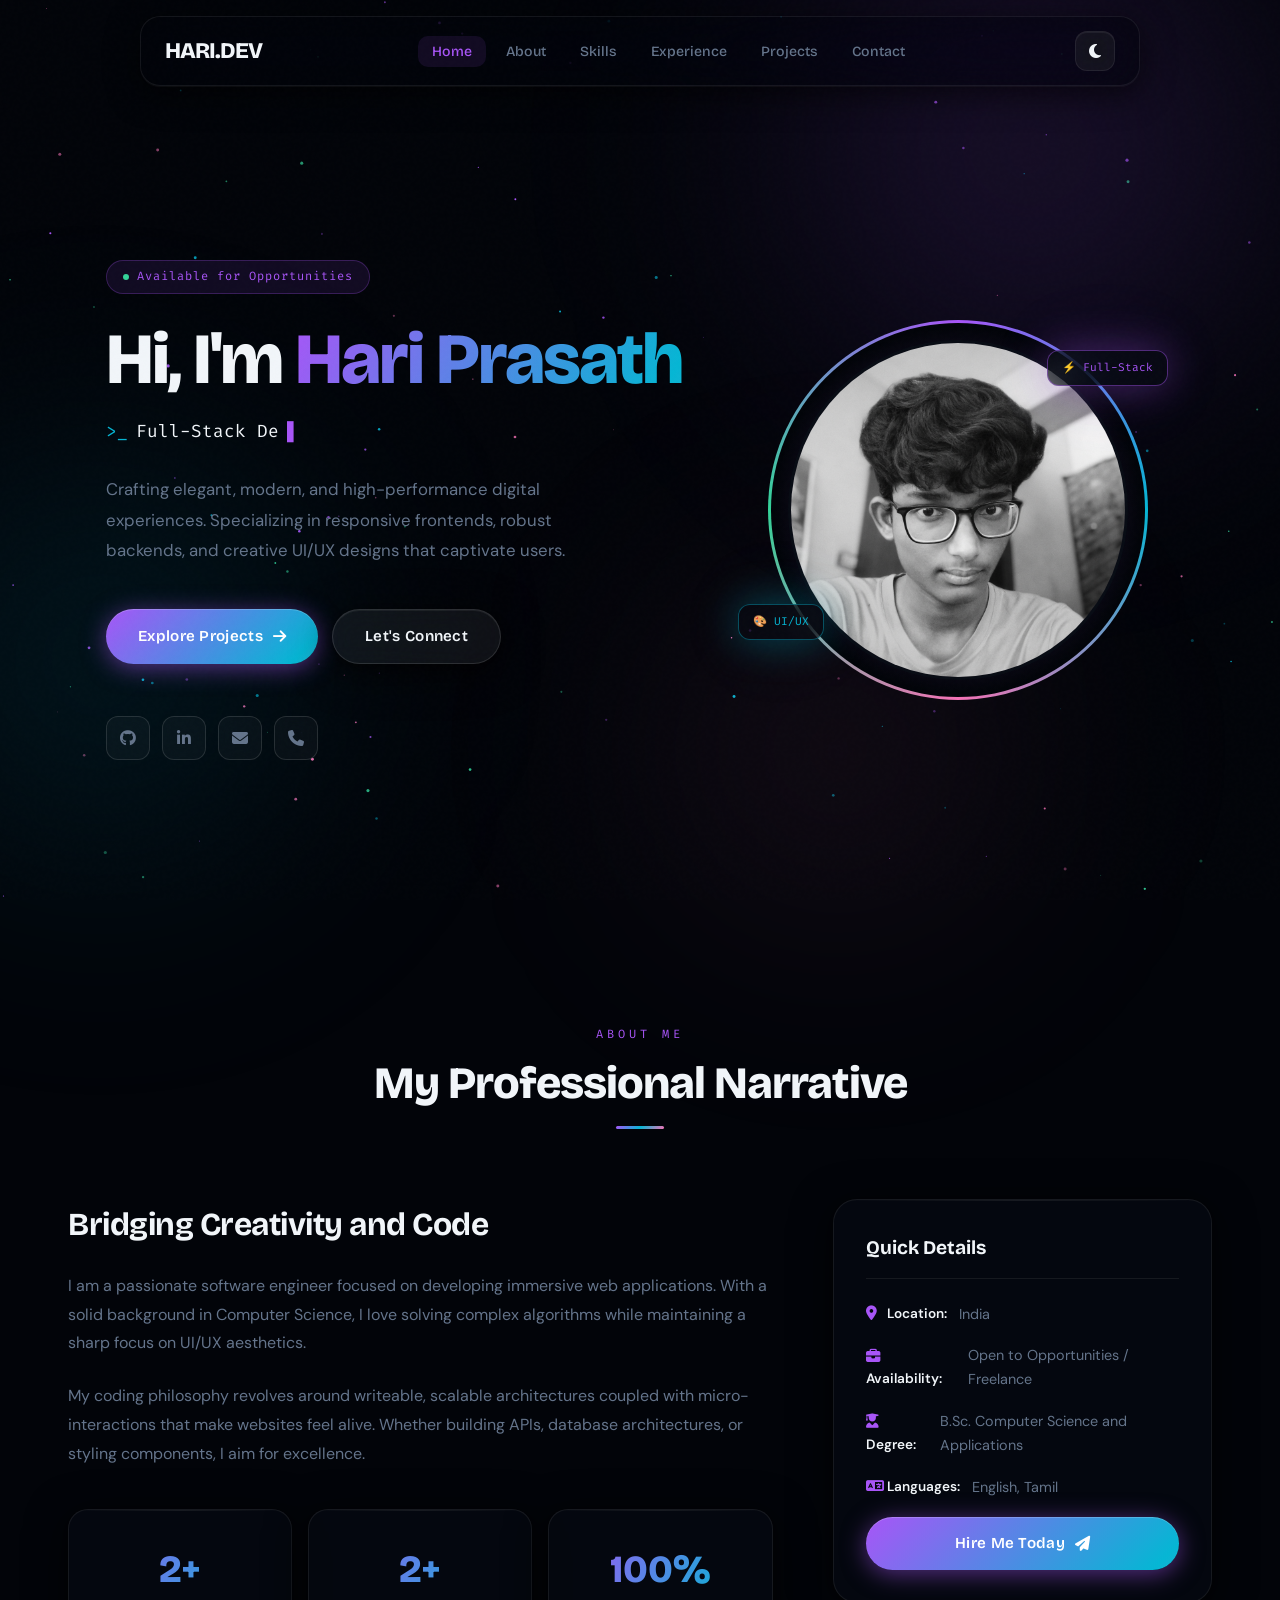
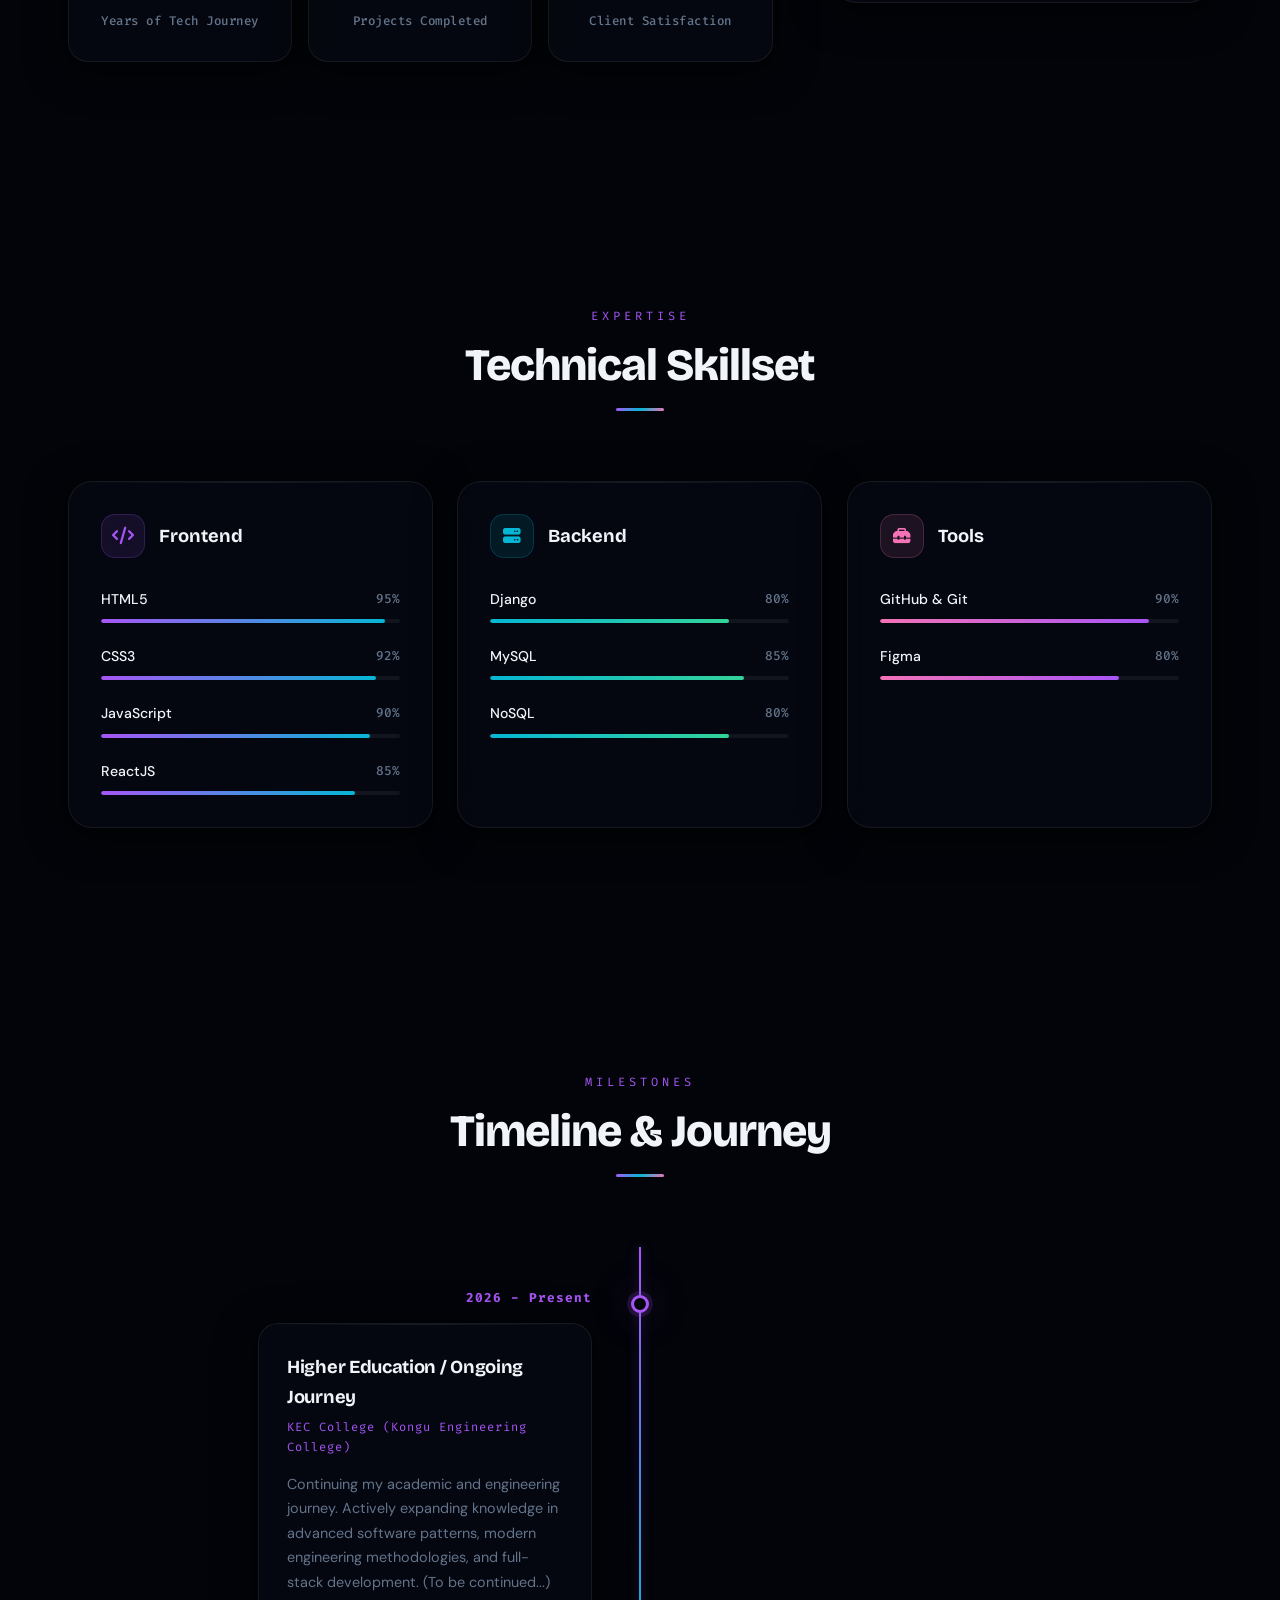
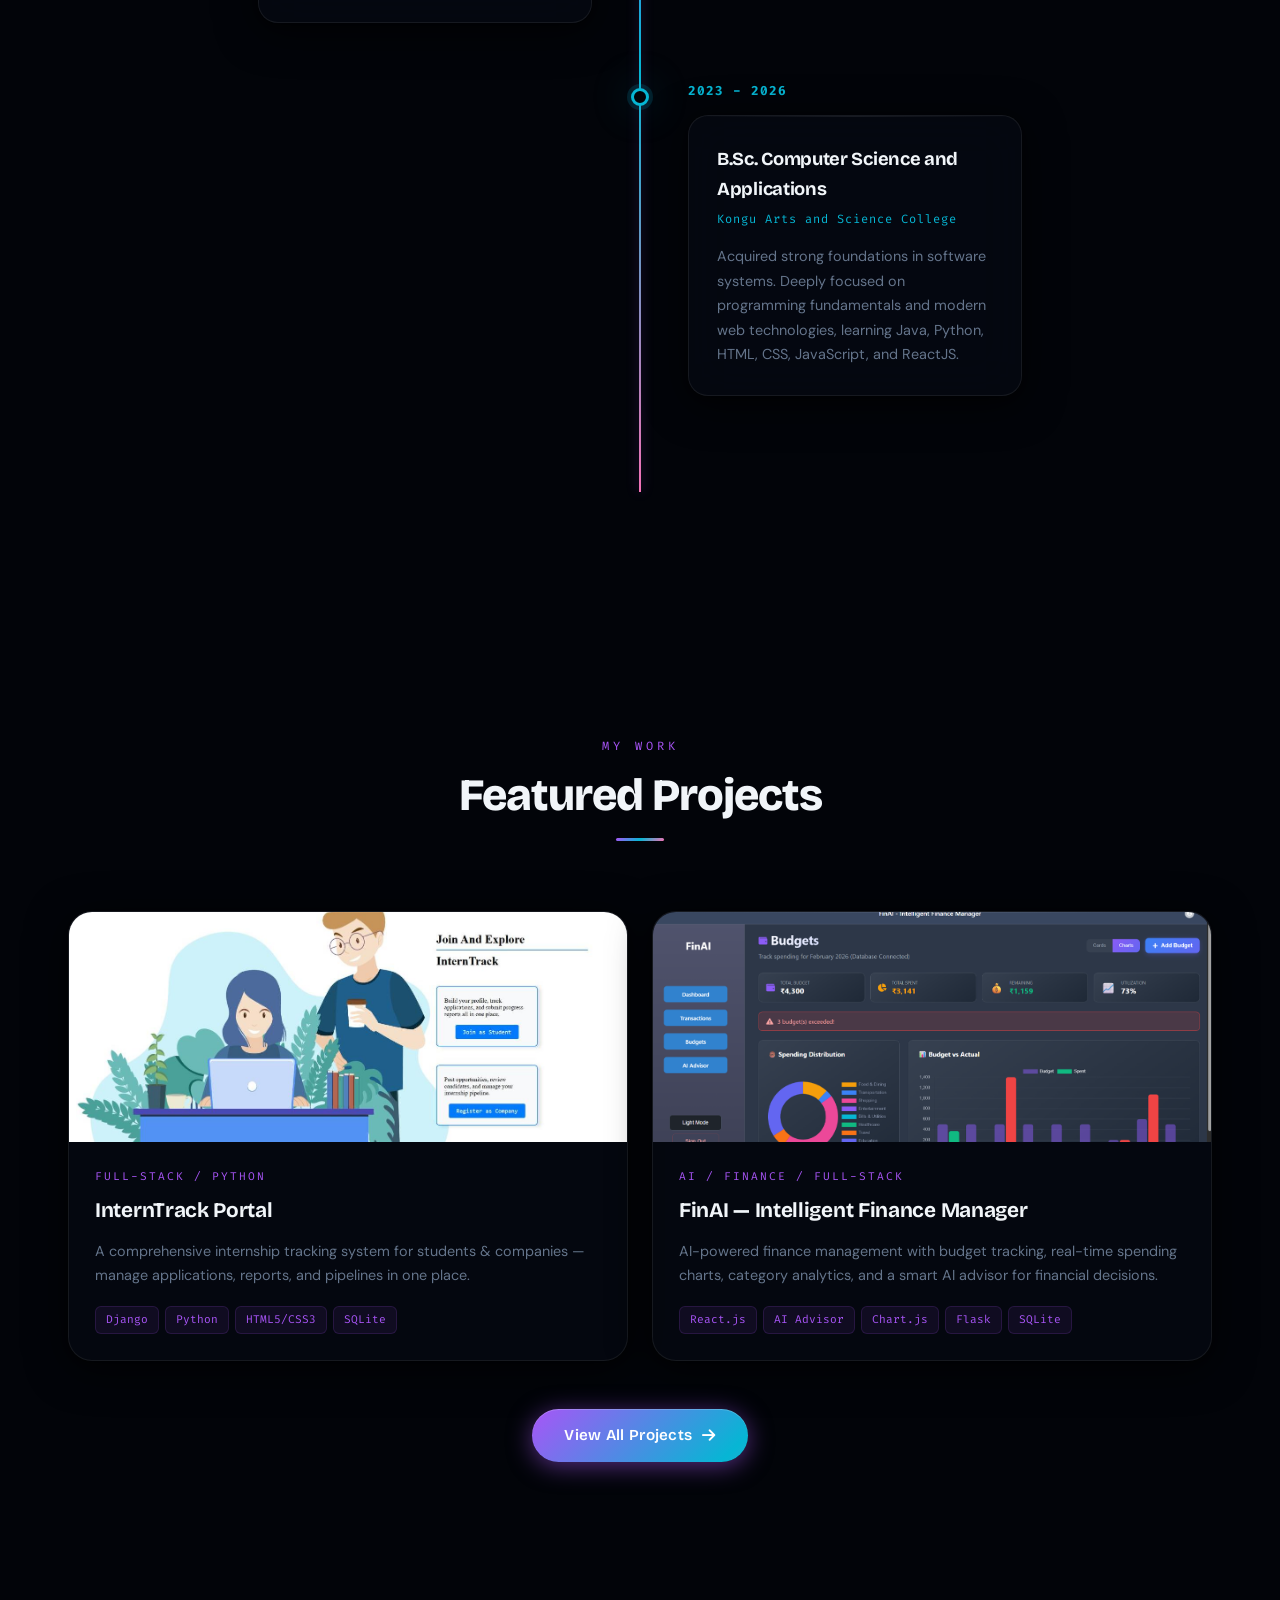
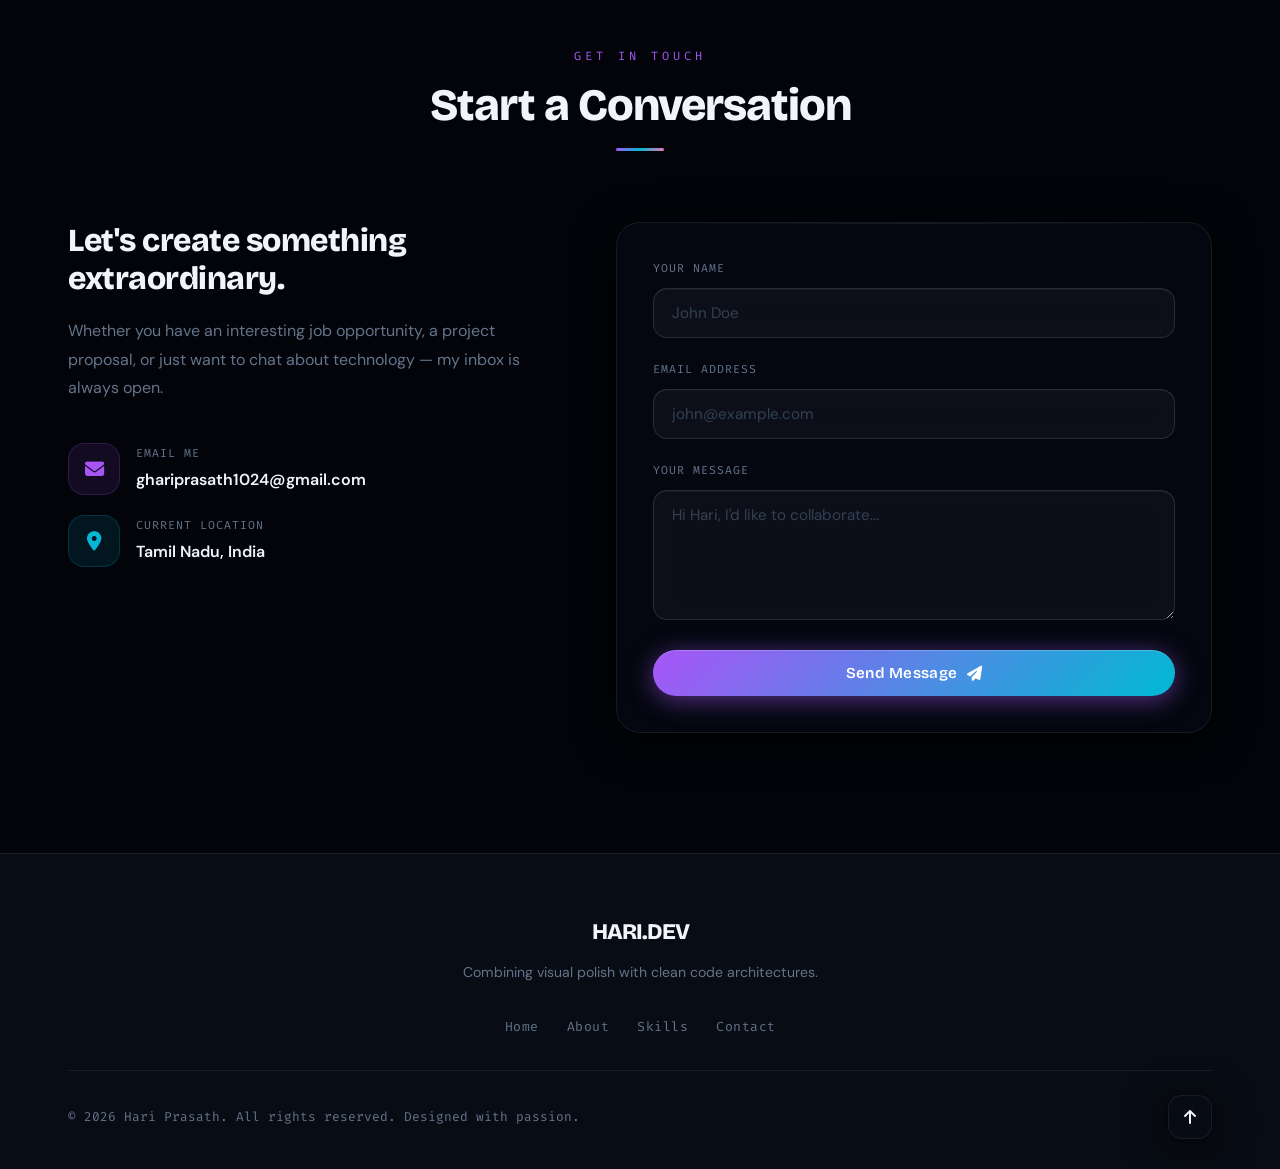
==== commit 397cef1c: "text changed" ====
--- a/index.html
+++ b/index.html
@@ -115,6 +115,9 @@
             <a href="mailto:ghariprasath1024@gmail.com" class="social-icon" id="hero-social-email" title="Email Me">
               <i class="fa-solid fa-envelope"></i>
             </a>
+            <a href="tel:+916379831125" class="social-icon" id="hero-social-phone" title="Call Me">
+              <i class="fa-solid fa-phone"></i>
+            </a>
           </div>
         </div>
 
@@ -155,7 +158,7 @@
                 <span class="stat-label">Years of Tech Journey</span>
               </div>
               <div class="stat-card tilt-card" id="stat-projects">
-                <span class="stat-number">15+</span>
+                <span class="stat-number">2+</span>
                 <span class="stat-label">Projects Completed</span>
               </div>
               <div class="stat-card tilt-card" id="stat-clients">
@@ -354,7 +357,7 @@
                 <span>Django</span>
                 <span>Python</span>
                 <span>HTML5/CSS3</span>
-                <span>MySQL</span>
+                <span>SQLite</span>
               </div>
             </div>
           </div>
@@ -378,8 +381,8 @@
                 <span>React.js</span>
                 <span>AI Advisor</span>
                 <span>Chart.js</span>
-                <span>Node.js</span>
-                <span>MySQL</span>
+                <span>Flask</span>
+                <span>SQLite</span>
               </div>
             </div>
           </div>
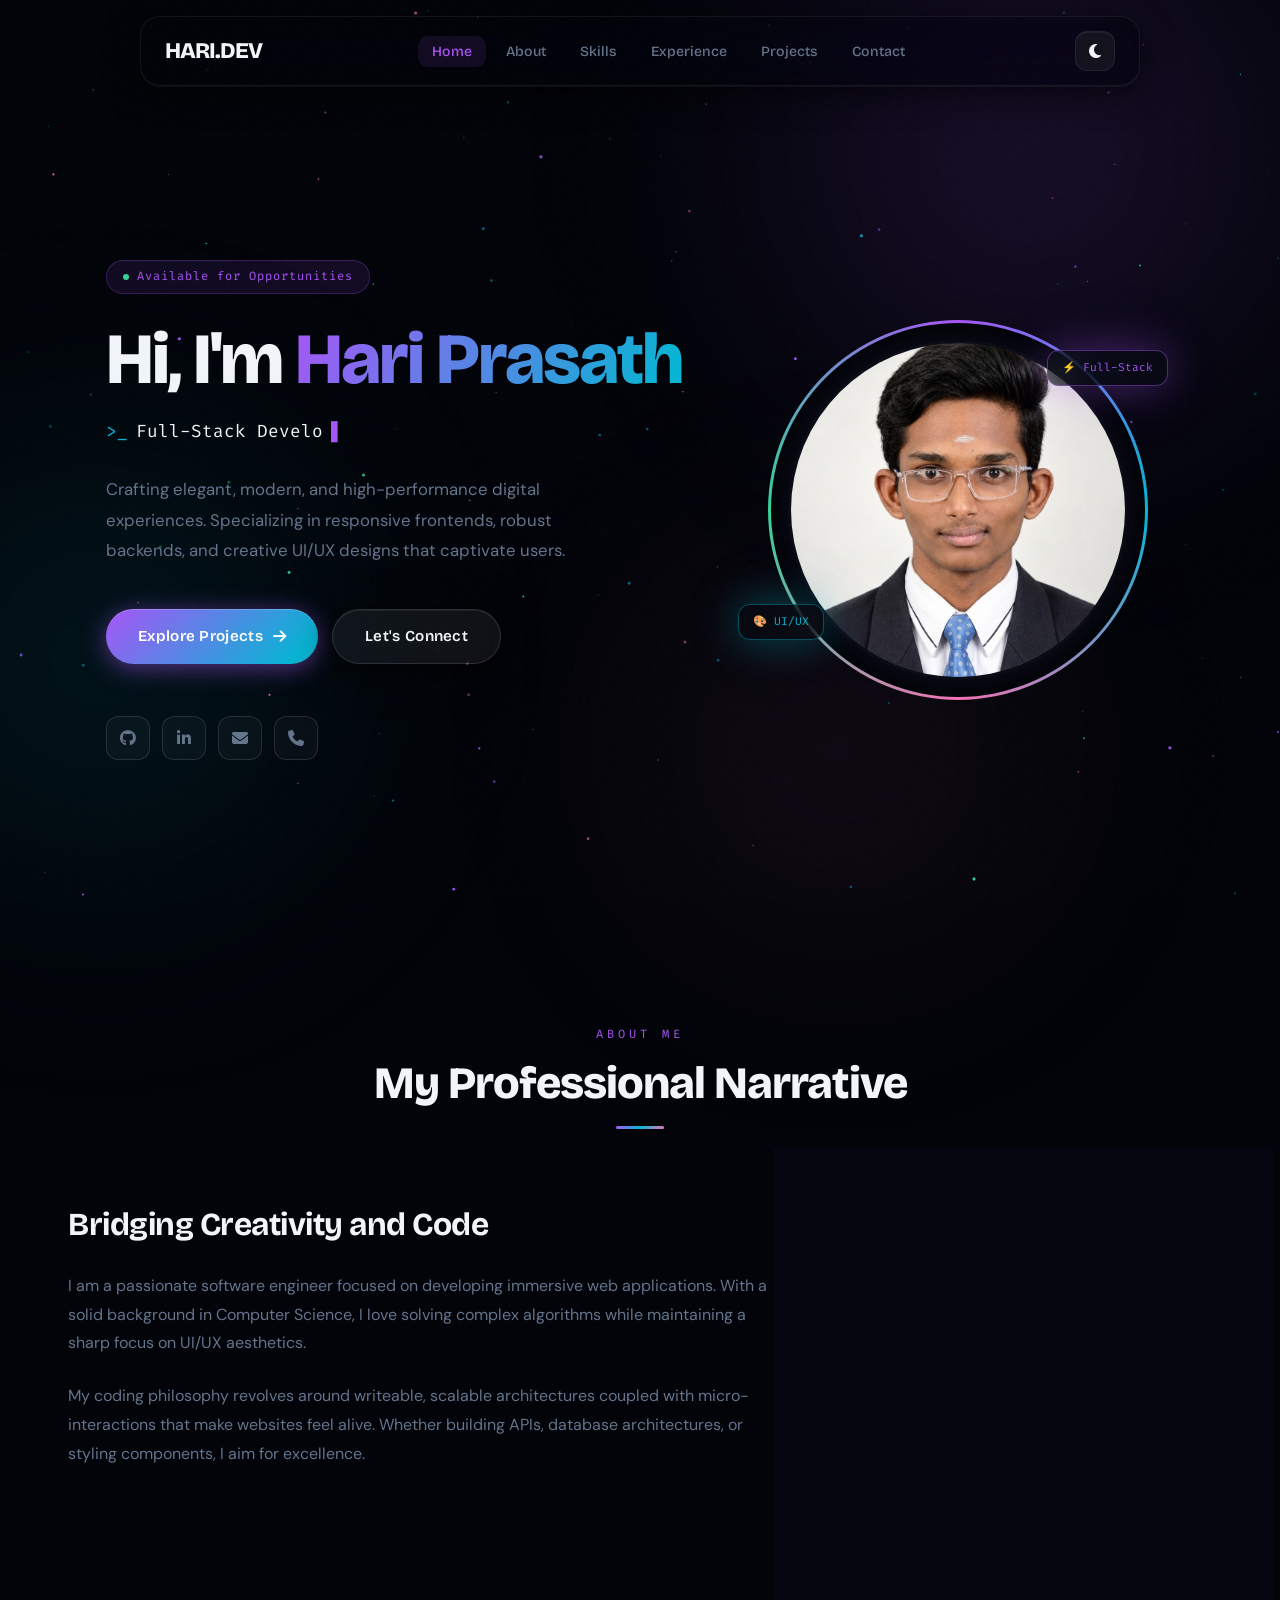
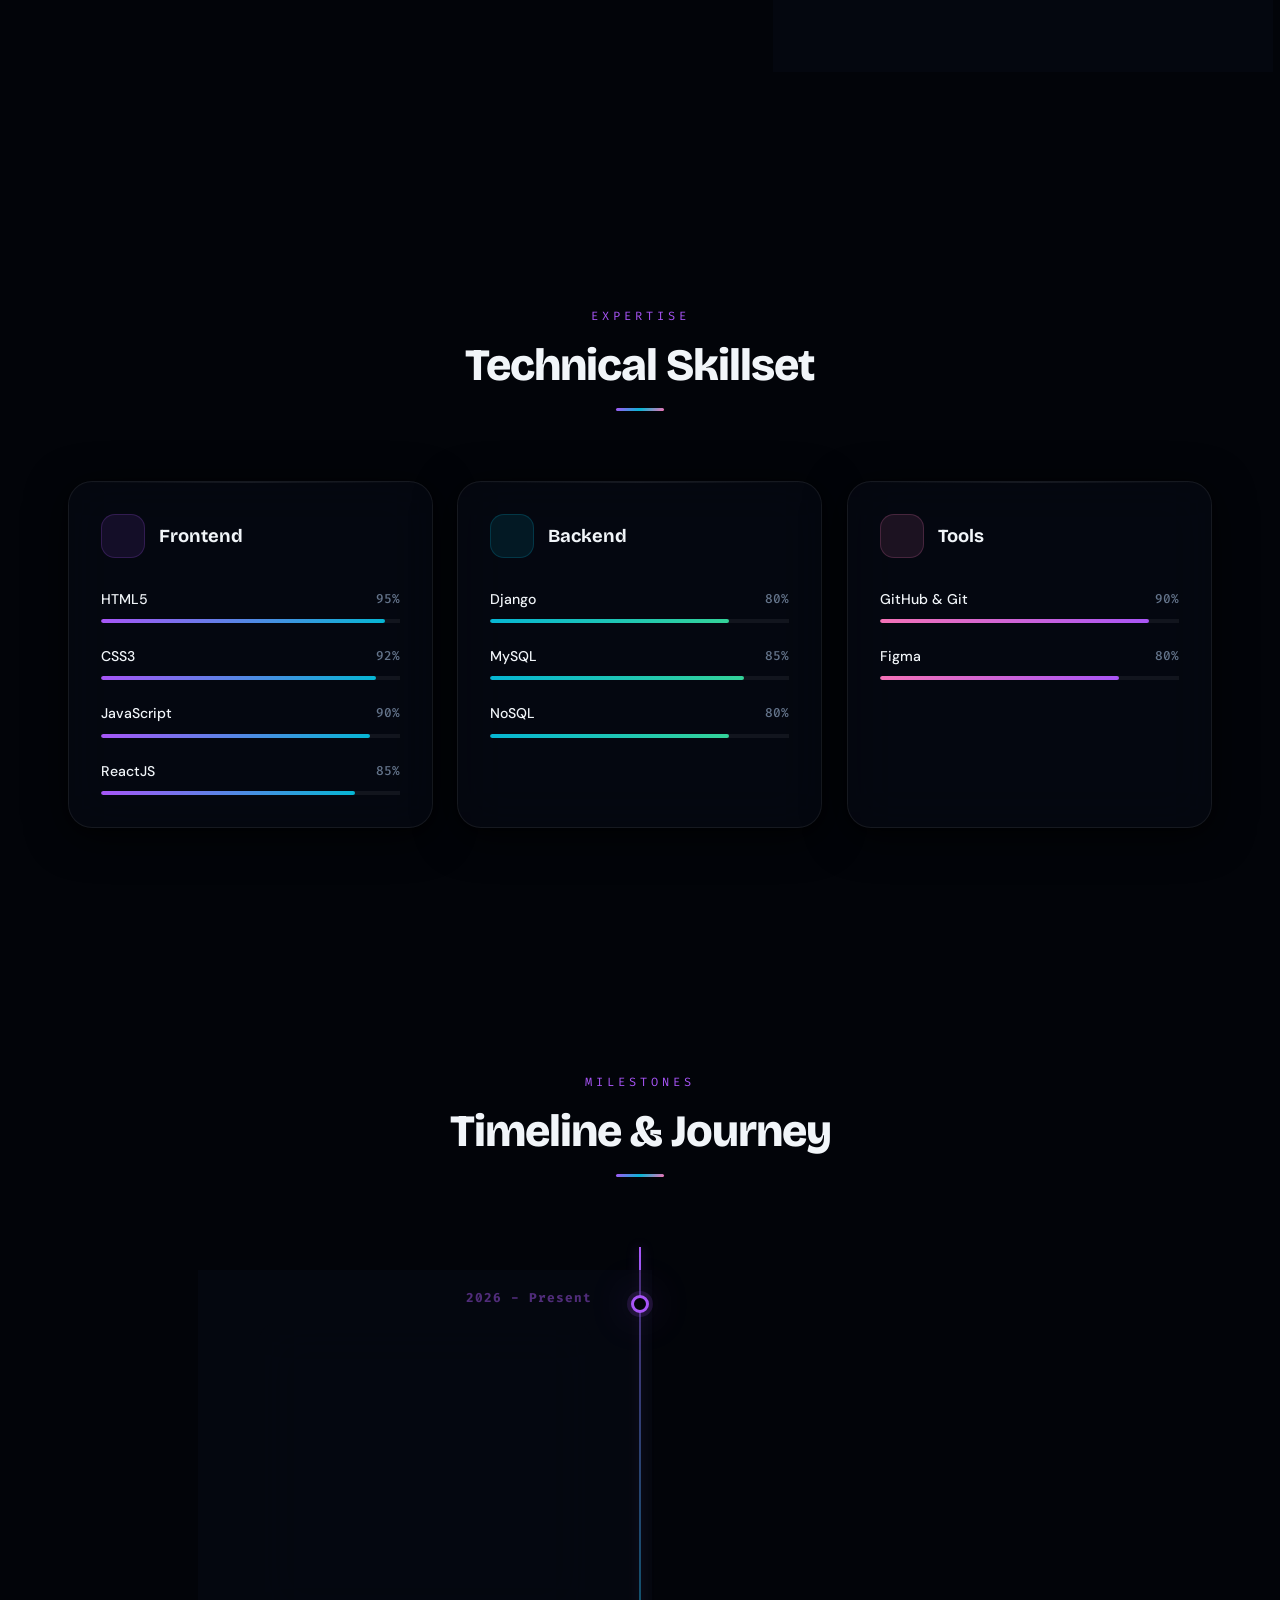
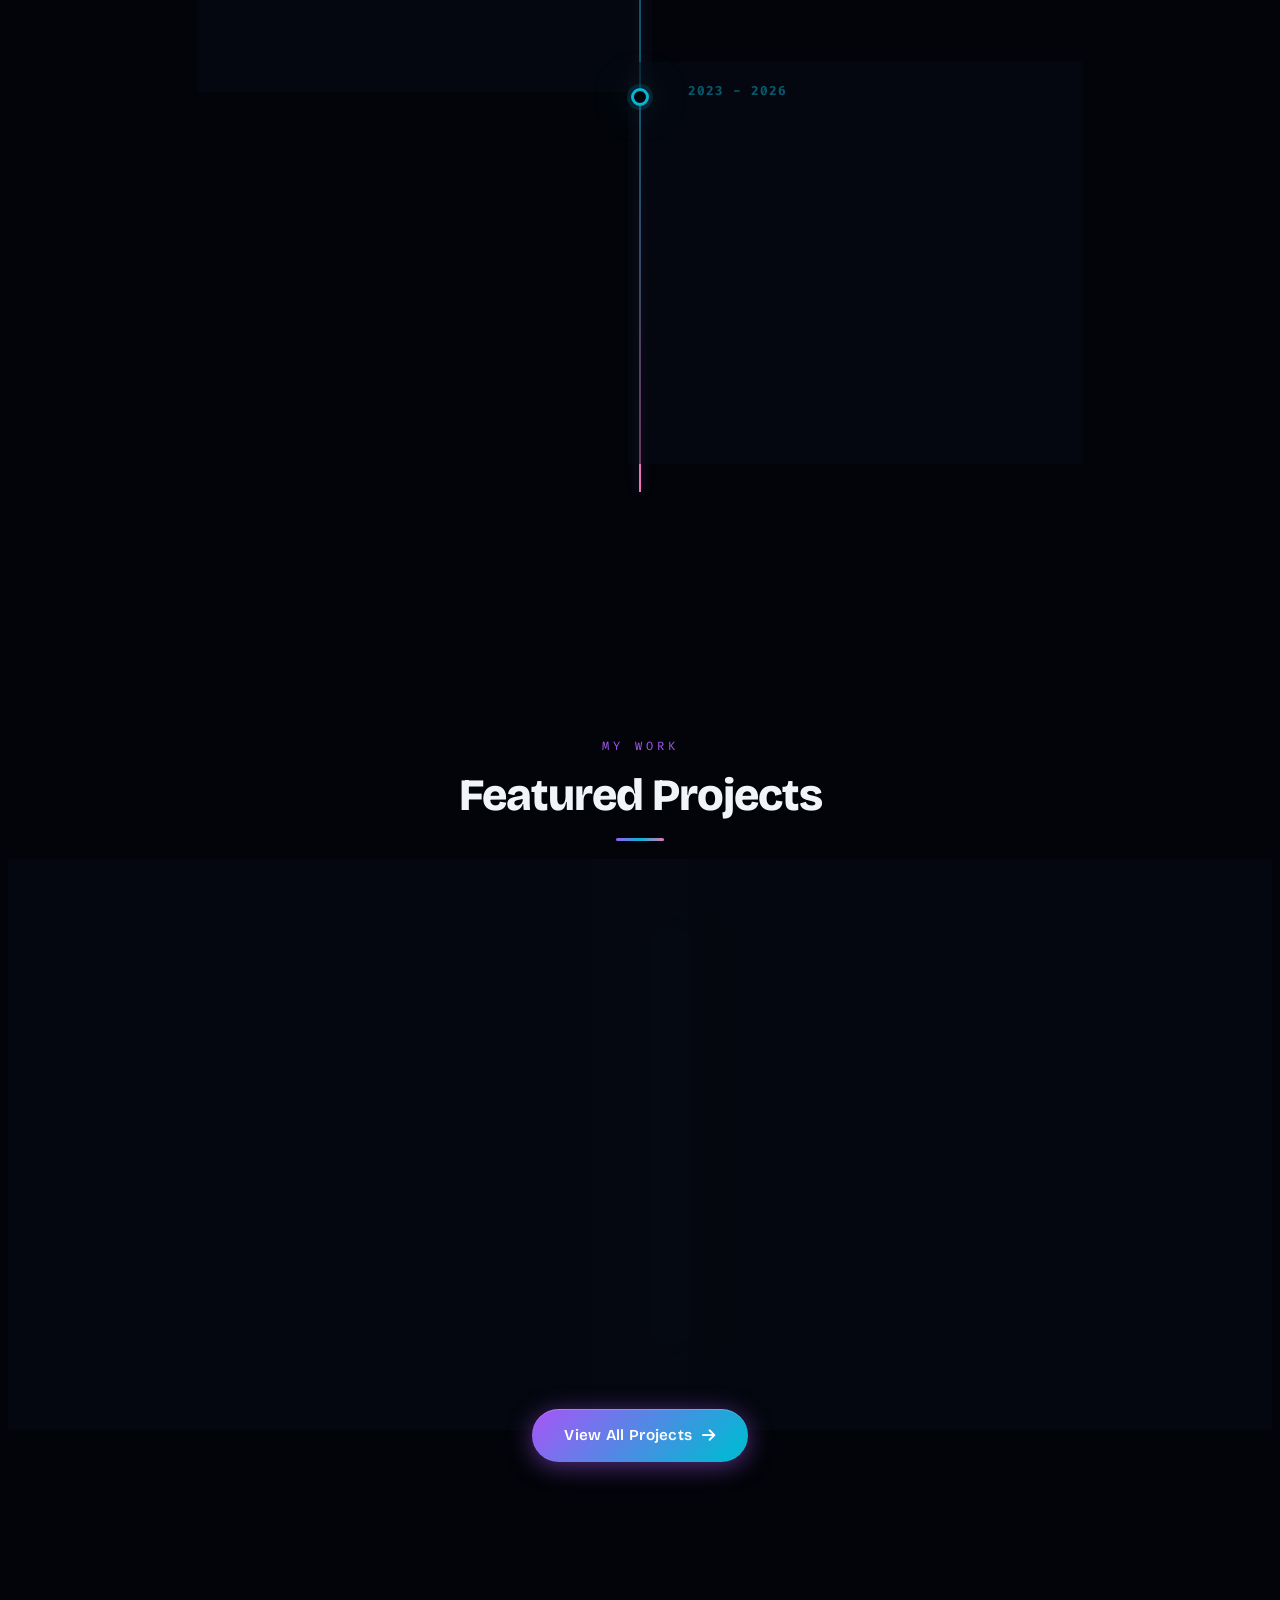
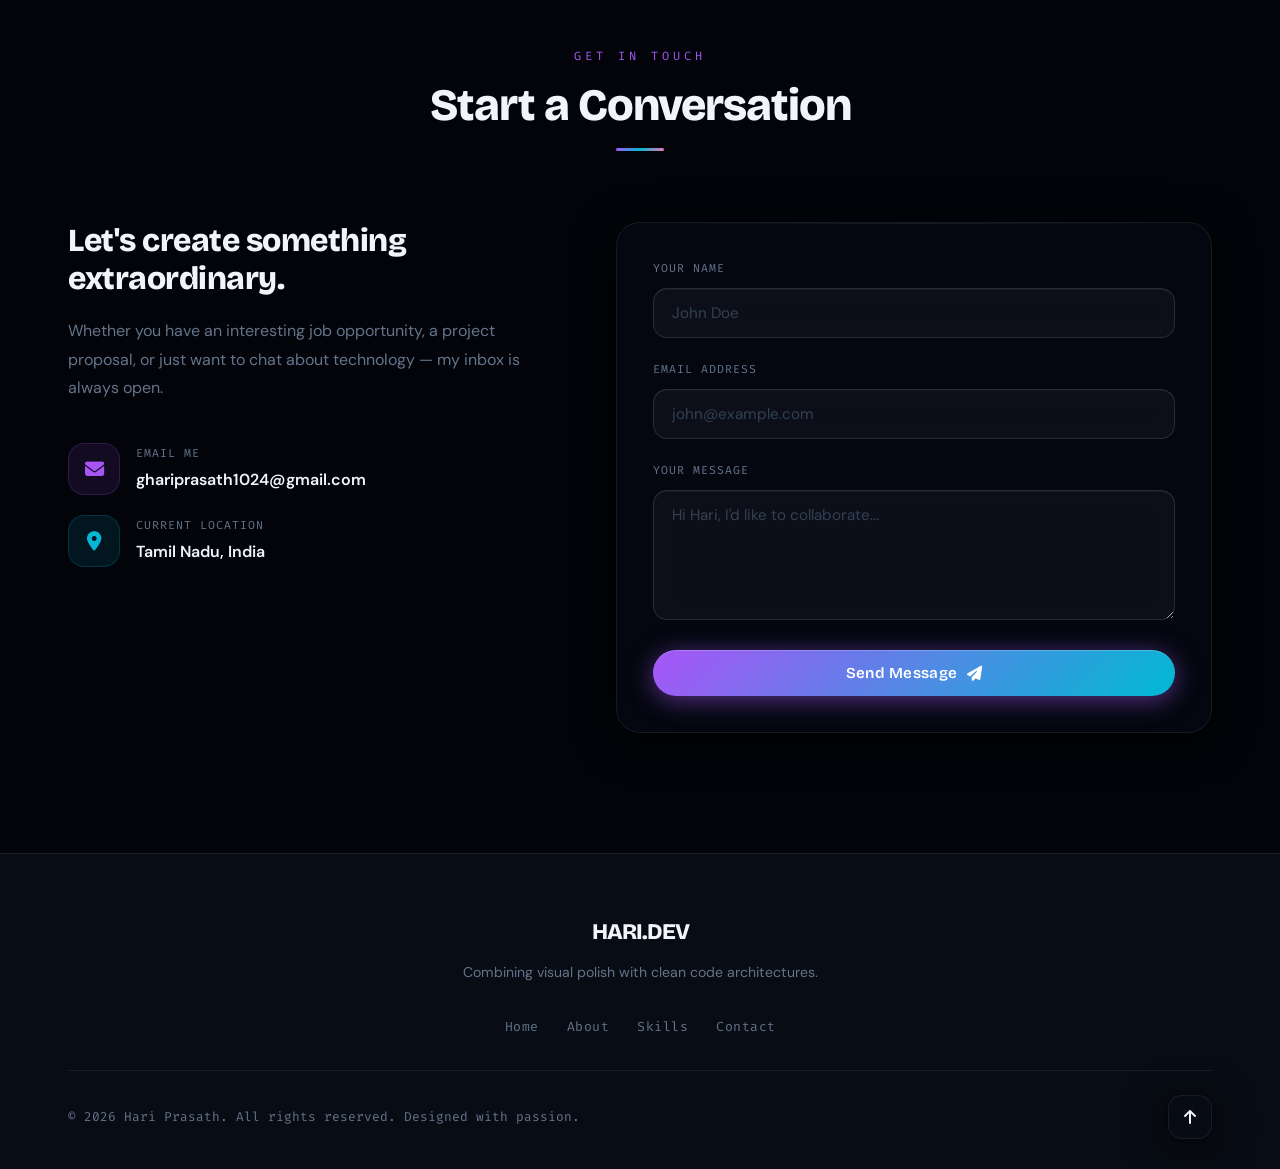
==== commit 9905a9dd: "changing the image" ====
--- a/index.html
+++ b/index.html
@@ -125,7 +125,7 @@
           <div class="avatar-wrapper">
             <div class="avatar-ring"></div>
             <div class="avatar-glowing-back"></div>
-            <img src="./assets/avatar.jpg" alt="Hari Prasath Avatar" class="avatar-image" id="hero-avatar-img">
+            <img src="./assets/avatar1.jpg" alt="Hari Prasath Avatar" class="avatar-image" id="hero-avatar-img">
             <div class="orbit-chip orbit-chip-1">⚡ Full-Stack</div>
             <div class="orbit-chip orbit-chip-2">🎨 UI/UX</div>
           </div>
